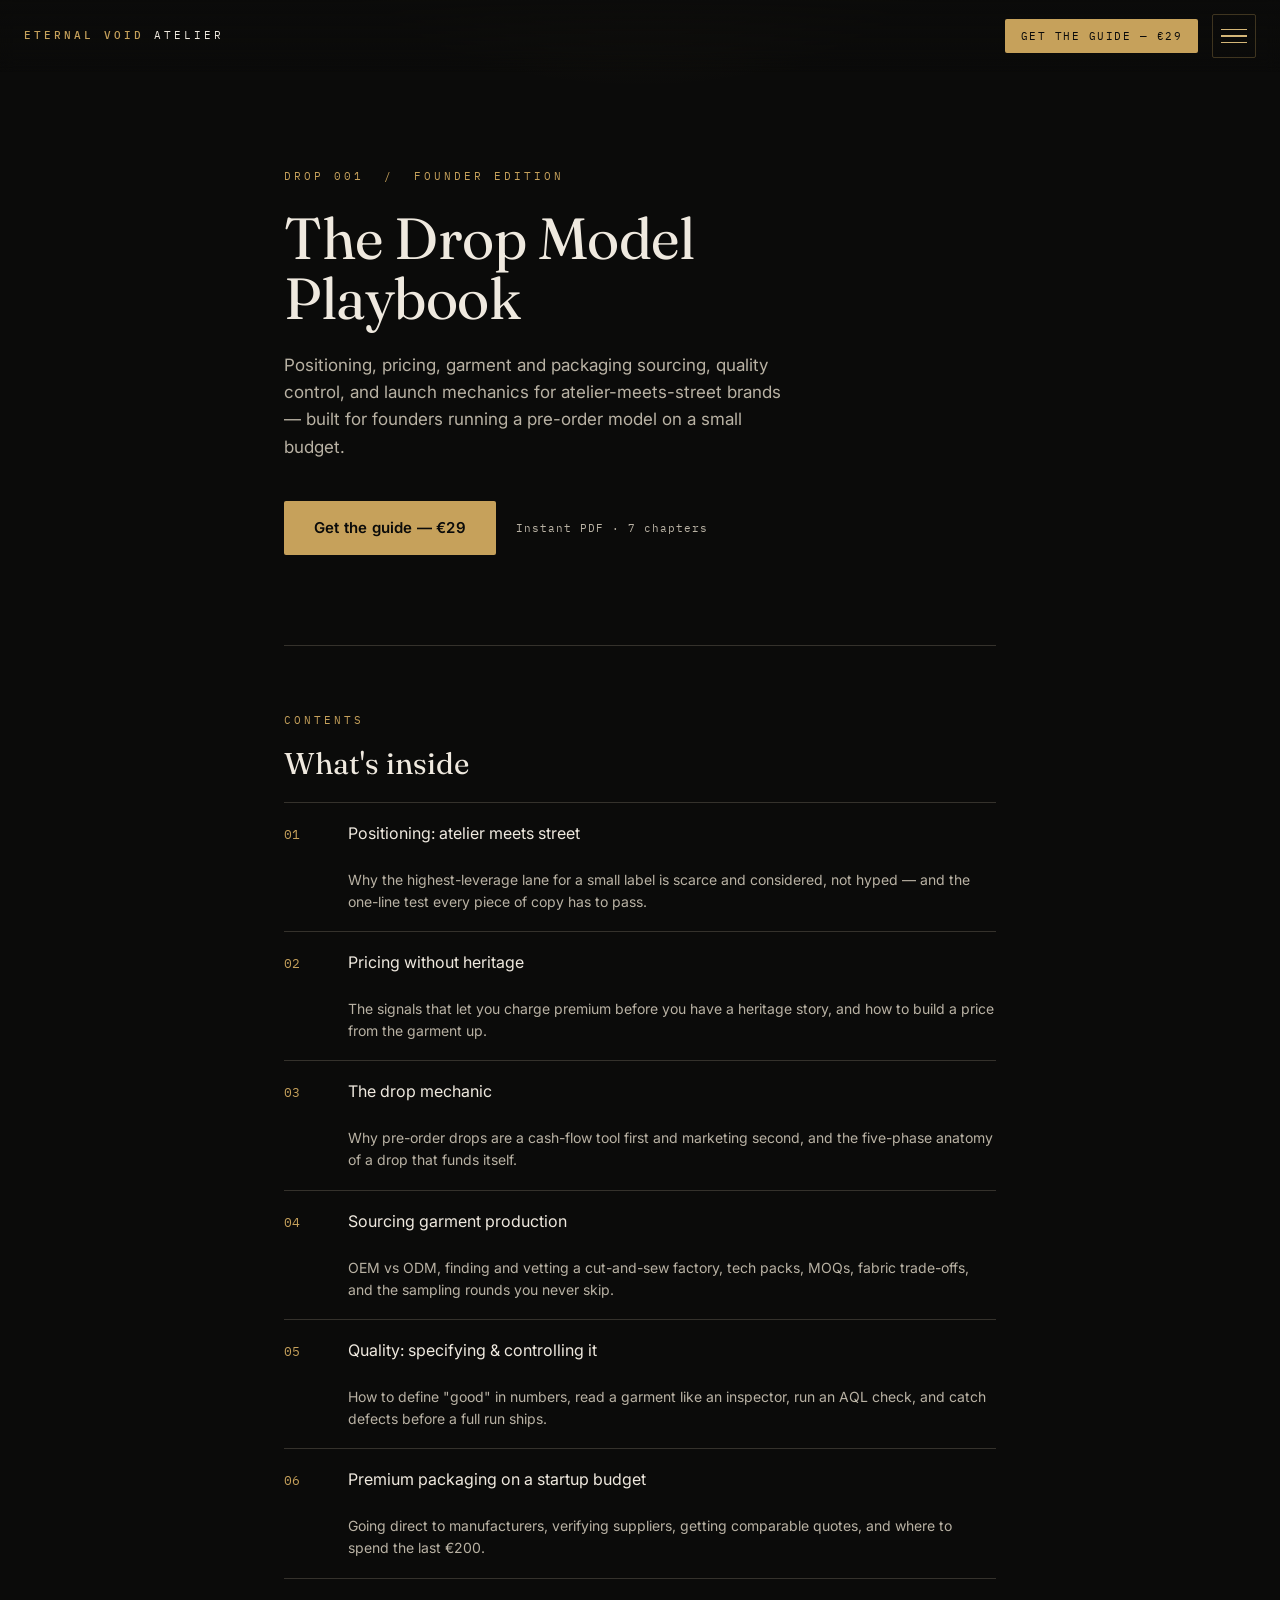
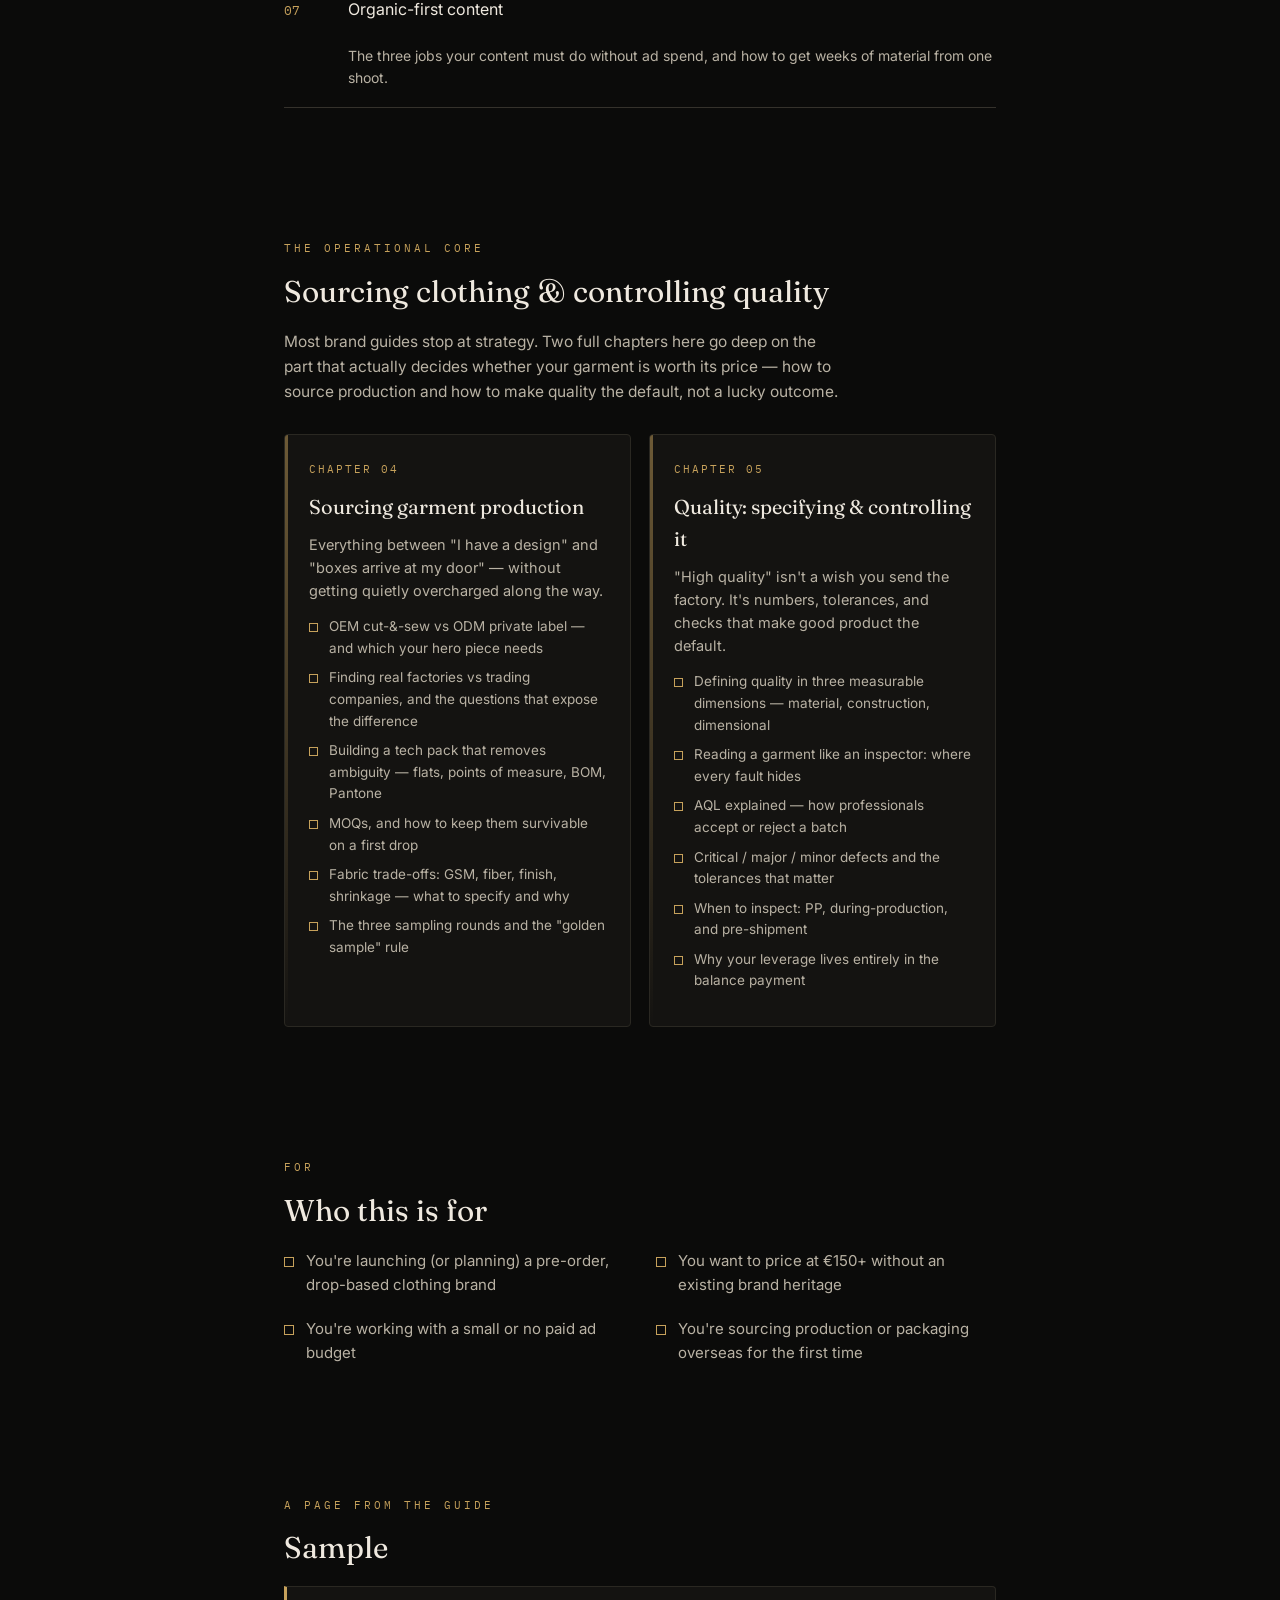
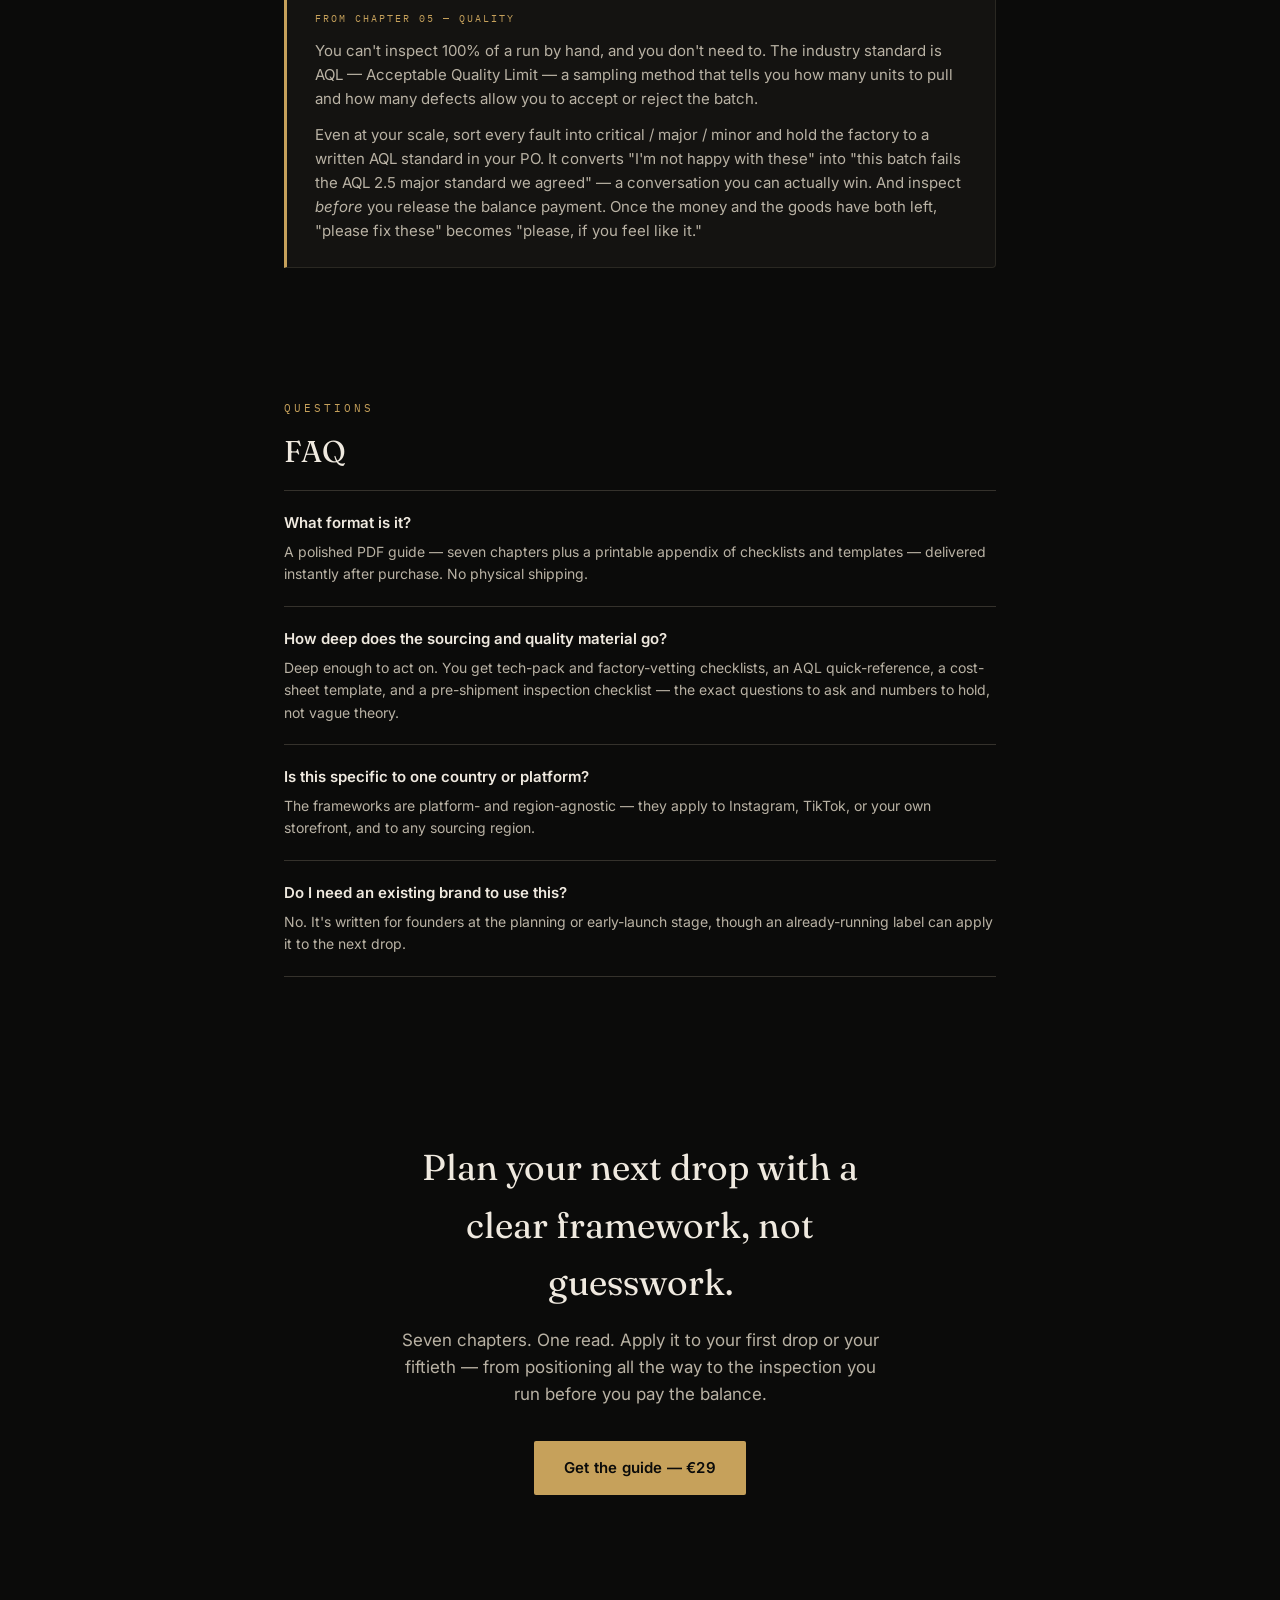
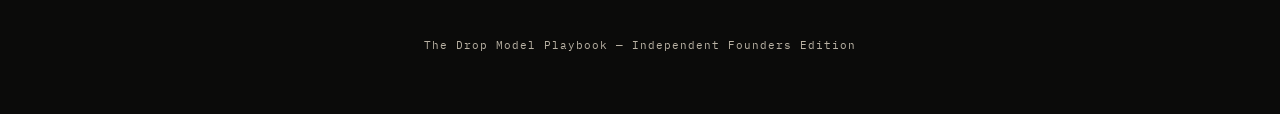
==== index.html @ 5dcbb0d6 "Add brand favicon (gold eclipse) + PWA icons and manifest New favicon.svg / .ico (16/32/48), 180px a" ====
<!DOCTYPE html>
<html lang="en">
<head>
<meta charset="UTF-8">
<meta name="viewport" content="width=device-width, initial-scale=1.0, viewport-fit=cover">
<title>The Drop Model Playbook — Eternal Void Atelier</title>
<meta name="description" content="Positioning, pricing, garment and packaging sourcing, quality control, and launch mechanics for atelier-meets-street brands — built for founders running a pre-order drop model on a small budget.">
<meta name="theme-color" content="#0b0b0a">
<meta property="og:type" content="website">
<meta property="og:title" content="The Drop Model Playbook">
<meta property="og:description" content="Positioning, pricing, garment and packaging sourcing, quality control, and launch mechanics for atelier-meets-street brands on a pre-order drop model.">
<meta property="og:site_name" content="Eternal Void Atelier">
<meta name="twitter:card" content="summary_large_image">
<meta name="twitter:title" content="The Drop Model Playbook">
<meta name="twitter:description" content="A seven-chapter playbook for founders launching a pre-order, drop-based clothing brand on a small budget — including deep garment sourcing and quality control.">
<meta name="robots" content="index, follow">
<link rel="icon" href="/favicon.ico" sizes="any">
<link rel="icon" type="image/svg+xml" href="/favicon.svg">
<link rel="apple-touch-icon" href="/apple-touch-icon.png">
<link rel="manifest" href="/site.webmanifest">
<link rel="preconnect" href="https://fonts.googleapis.com">
<link rel="preconnect" href="https://fonts.gstatic.com" crossorigin>
<link href="https://fonts.googleapis.com/css2?family=Fraunces:opsz,wght@9..144,300;9..144,400;9..144,500;9..144,600&family=Inter:wght@400;500;600&family=IBM+Plex+Mono:wght@400;500&display=swap" rel="stylesheet">
<style>
  :root {
    --ink: #0b0b0a;
    --ink-2: #100f0d;
    --paper: #efe9df;
    --paper-dim: #b9b2a4;
    --gold: #c6a15b;
    --gold-soft: #d4b678;
    --gold-dim: #8a7145;
    --card: #141311;
    --card-line: #2a2822;
    --hair: #35322c;
    --ease-lux: cubic-bezier(0.22, 1, 0.36, 1);
  }
  * { box-sizing: border-box; margin: 0; padding: 0; }
  html { scroll-behavior: smooth; -webkit-text-size-adjust: 100%; }
  html.no-smooth { scroll-behavior: auto; }
  body {
    background: var(--ink);
    color: var(--paper);
    font-family: 'Inter', -apple-system, BlinkMacSystemFont, sans-serif;
    line-height: 1.6;
    -webkit-font-smoothing: antialiased;
    overflow-x: hidden;
  }
  body.menu-open { overflow: hidden; }

  a { color: inherit; }
  img { max-width: 100%; display: block; }

  .wrap { max-width: 760px; margin: 0 auto; padding: 0 24px; }

  .eyebrow {
    font-family: 'IBM Plex Mono', monospace;
    font-size: 11px;
    letter-spacing: 3px;
    text-transform: uppercase;
    color: var(--gold);
  }

  /* ---------------- Scroll progress bar ---------------- */
  .scroll-progress {
    position: fixed;
    top: 0; left: 0;
    height: 2px; width: 0%;
    background: linear-gradient(90deg, var(--gold-dim), var(--gold-soft));
    box-shadow: 0 0 12px rgba(198,161,91,0.6);
    z-index: 1600;
    transition: width 0.1s linear;
  }

  /* ---------------- Top bar ---------------- */
  .topbar {
    position: fixed;
    top: 0; left: 0; right: 0;
    z-index: 1300;
    display: flex;
    align-items: center;
    justify-content: space-between;
    padding: 14px max(24px, env(safe-area-inset-right, 0px)) 14px max(24px, env(safe-area-inset-left, 0px));
    background: linear-gradient(180deg, rgba(11,11,10,0.92), rgba(11,11,10,0.55) 70%, transparent);
    backdrop-filter: blur(8px);
    -webkit-backdrop-filter: blur(8px);
    transition: background 0.4s ease, padding 0.4s ease;
  }
  .topbar.scrolled {
    background: rgba(9,9,8,0.94);
    border-bottom: 1px solid var(--hair);
    padding-top: 11px; padding-bottom: 11px;
  }
  .brand {
    font-family: 'IBM Plex Mono', monospace;
    font-size: 11px;
    letter-spacing: 3px;
    text-transform: uppercase;
    color: var(--paper);
    text-decoration: none;
    white-space: nowrap;
  }
  .brand b { color: var(--gold); font-weight: 500; }
  .topbar-right { display: flex; align-items: center; gap: 14px; }
  .topbar-cta {
    display: inline-block;
    font-family: 'IBM Plex Mono', monospace;
    font-size: 10.5px;
    letter-spacing: 1.5px;
    text-transform: uppercase;
    color: var(--ink);
    background: var(--gold);
    padding: 9px 16px;
    border-radius: 2px;
    text-decoration: none;
    transition: background 0.3s ease, transform 0.3s var(--ease-lux);
  }
  .topbar-cta:hover { background: var(--gold-soft); transform: translateY(-1px); }

  /* ---------------- Hamburger toggle ---------------- */
  .menu-toggle {
    display: flex;
    flex-direction: column;
    justify-content: center;
    gap: 5px;
    width: 42px; height: 42px;
    padding: 10px 8px;
    background: transparent;
    border: 1px solid rgba(198,161,91,0.28);
    border-radius: 2px;
    cursor: pointer;
    -webkit-tap-highlight-color: transparent;
    transition: border-color 0.3s ease, background 0.3s ease;
  }
  .menu-toggle:hover, .menu-toggle:focus-visible {
    border-color: rgba(198,161,91,0.6);
    background: rgba(198,161,91,0.06);
    outline: none;
  }
  .menu-toggle-bar {
    display: block; width: 100%; height: 1.5px;
    background: var(--gold-soft);
    transition: transform 0.34s var(--ease-lux), opacity 0.25s ease;
  }
  .menu-toggle[aria-expanded="true"] .menu-toggle-bar:nth-child(1) { transform: translateY(6.5px) rotate(45deg); }
  .menu-toggle[aria-expanded="true"] .menu-toggle-bar:nth-child(2) { opacity: 0; }
  .menu-toggle[aria-expanded="true"] .menu-toggle-bar:nth-child(3) { transform: translateY(-6.5px) rotate(-45deg); }

  /* ---------------- Slide-in drawer ---------------- */
  .menu-backdrop {
    position: fixed; inset: 0; z-index: 1400;
    background: rgba(0,0,0,0.62);
    backdrop-filter: blur(4px); -webkit-backdrop-filter: blur(4px);
    opacity: 0; visibility: hidden;
    transition: opacity 0.4s ease, visibility 0.4s ease;
  }
  body.menu-open .menu-backdrop { opacity: 1; visibility: visible; }

  .drawer {
    position: fixed; top: 0; right: 0; bottom: 0;
    z-index: 1450;
    width: min(86vw, 360px);
    display: flex; flex-direction: column;
    padding: calc(84px + env(safe-area-inset-top, 0px)) calc(24px + env(safe-area-inset-right, 0px)) calc(28px + env(safe-area-inset-bottom, 0px)) 24px;
    background: linear-gradient(160deg, rgba(16,16,14,0.99), rgba(6,6,5,0.995));
    border-left: 1px solid rgba(198,161,91,0.28);
    box-shadow: -24px 0 70px rgba(0,0,0,0.65);
    transform: translateX(102%);
    visibility: hidden;
    overflow-y: auto;
    -webkit-overflow-scrolling: touch;
    transition: transform 0.5s var(--ease-lux), visibility 0.5s ease;
  }
  body.menu-open .drawer { transform: translateX(0); visibility: visible; }

  .drawer-label {
    font-family: 'IBM Plex Mono', monospace;
    font-size: 9.5px; letter-spacing: 3px; text-transform: uppercase;
    color: var(--gold); margin-bottom: 18px;
  }
  .drawer-links { list-style: none; display: flex; flex-direction: column; gap: 10px; }
  .drawer-links li { opacity: 0; transform: translateX(18px); }
  body.menu-open .drawer-links li { animation: drawerItemIn 0.5s var(--ease-lux) forwards; }
  body.menu-open .drawer-links li:nth-child(1) { animation-delay: 0.08s; }
  body.menu-open .drawer-links li:nth-child(2) { animation-delay: 0.13s; }
  body.menu-open .drawer-links li:nth-child(3) { animation-delay: 0.18s; }
  body.menu-open .drawer-links li:nth-child(4) { animation-delay: 0.23s; }
  body.menu-open .drawer-links li:nth-child(5) { animation-delay: 0.28s; }
  body.menu-open .drawer-links li:nth-child(6) { animation-delay: 0.33s; }
  body.menu-open .drawer-links li:nth-child(7) { animation-delay: 0.38s; }
  @keyframes drawerItemIn { to { opacity: 1; transform: translateX(0); } }

  /* Framed link with a travelling gold light around the border */
  .drawer-link {
    position: relative; isolation: isolate; overflow: hidden;
    display: flex; align-items: baseline; gap: 12px;
    padding: 14px 16px;
    border-radius: 3px;
    border: 1px solid rgba(198,161,91,0.2);
    background: linear-gradient(180deg, rgba(198,161,91,0.05), rgba(255,255,255,0.012));
    text-decoration: none; color: var(--paper);
    font-family: 'Fraunces', serif; font-size: 20px; font-weight: 400; letter-spacing: 0.2px;
    transition: color 0.3s ease, border-color 0.3s ease, background 0.3s ease, transform 0.3s var(--ease-lux);
  }
  .drawer-link .idx {
    font-family: 'IBM Plex Mono', monospace; font-size: 11px; color: var(--gold); letter-spacing: 1px;
    flex: 0 0 auto;
  }
  .drawer-link:hover, .drawer-link:focus-visible {
    color: var(--gold-soft);
    border-color: rgba(198,161,91,0.5);
    background: linear-gradient(180deg, rgba(198,161,91,0.13), rgba(198,161,91,0.03));
    transform: translateX(5px);
    outline: none;
  }
  /* Travelling gold light: a rotating conic sheen clipped to the border */
  .drawer-link::before {
    content: ""; position: absolute; inset: -1px; z-index: -1; border-radius: 3px;
    padding: 1px;
    background: conic-gradient(from var(--ang, 0deg), transparent 0deg, transparent 300deg, var(--gold-soft) 340deg, #fff5e0 350deg, var(--gold-soft) 360deg);
    -webkit-mask: linear-gradient(#000 0 0) content-box, linear-gradient(#000 0 0);
    -webkit-mask-composite: xor; mask-composite: exclude;
    opacity: 0; transition: opacity 0.35s ease;
    animation: drawerTravel 3.2s linear infinite;
  }
  .drawer-link:hover::before, .drawer-link:focus-visible::before { opacity: 1; }
  @property --ang { syntax: '<angle>'; initial-value: 0deg; inherits: false; }
  @keyframes drawerTravel { to { --ang: 360deg; } }

  .drawer-cta {
    margin-top: 22px;
    position: relative; overflow: hidden; isolation: isolate;
    display: block; text-align: center; text-decoration: none;
    background: var(--gold); color: var(--ink);
    font-family: 'Inter', sans-serif; font-weight: 600; font-size: 15px; letter-spacing: 0.3px;
    padding: 16px 20px; border-radius: 2px;
    transition: background 0.3s ease, transform 0.3s var(--ease-lux);
  }
  .drawer-cta:hover { transform: translateY(-2px); }
  .drawer-cta::after {
    content: ""; position: absolute; top: 0; left: -60%; width: 45%; height: 100%;
    background: linear-gradient(100deg, transparent, rgba(255,255,255,0.55), transparent);
    transform: skewX(-18deg);
    animation: ctaSheen 3.4s ease-in-out infinite;
  }
  @keyframes ctaSheen { 0% { left: -60%; } 55%,100% { left: 130%; } }
  .drawer-foot {
    margin-top: auto; padding-top: 26px;
    font-family: 'IBM Plex Mono', monospace; font-size: 10px; letter-spacing: 1px;
    color: var(--paper-dim);
  }

  /* ---------------- Hero ---------------- */
  header.hero {
    padding: 150px 0 78px;
    border-bottom: 1px solid var(--hair);
    position: relative;
    overflow: hidden;
  }
  header.hero::before {
    content: ""; position: absolute; top: -20%; left: 50%; transform: translateX(-50%);
    width: 120%; height: 80%;
    background: radial-gradient(60% 60% at 50% 0%, rgba(198,161,91,0.12), transparent 70%);
    pointer-events: none;
  }
  h1.hero-title {
    font-family: 'Fraunces', serif;
    font-weight: 400;
    font-size: clamp(38px, 8vw, 58px);
    line-height: 1.04;
    letter-spacing: -0.5px;
    margin: 22px 0 24px;
  }
  .hero-sub {
    font-size: clamp(15px, 3.6vw, 17px);
    color: var(--paper-dim);
    max-width: 500px;
    margin-bottom: 40px;
  }
  .buy-row { display: flex; align-items: center; gap: 20px; flex-wrap: wrap; }
  .price { font-family: 'Fraunces', serif; font-size: 28px; color: var(--gold); }
  .price span {
    font-family: 'IBM Plex Mono', monospace; font-size: 11px; color: var(--paper-dim);
    display: block; letter-spacing: 1px; margin-top: 2px;
  }

  /* Primary CTA with travelling sheen */
  .cta {
    position: relative; overflow: hidden; isolation: isolate;
    display: inline-block;
    background: var(--gold); color: var(--ink);
    font-family: 'Inter', sans-serif; font-weight: 600; font-size: 15px;
    padding: 15px 30px; border-radius: 2px;
    text-decoration: none; letter-spacing: 0.2px;
    transition: background 0.3s ease, transform 0.3s var(--ease-lux), box-shadow 0.3s ease;
  }
  .cta:hover { background: var(--gold-soft); transform: translateY(-2px); box-shadow: 0 14px 34px rgba(198,161,91,0.25); }
  .cta::after {
    content: ""; position: absolute; top: 0; left: -60%; width: 42%; height: 100%;
    background: linear-gradient(100deg, transparent, rgba(255,255,255,0.5), transparent);
    transform: skewX(-18deg); animation: ctaSheen 3.8s ease-in-out infinite;
  }

  /* ---------------- Sections ---------------- */
  section { padding: 66px 0; border-bottom: 1px solid var(--hair); scroll-margin-top: 72px; }
  section:last-of-type { border-bottom: none; }
  h2.section-title {
    font-family: 'Fraunces', serif; font-weight: 400;
    font-size: clamp(24px, 5.5vw, 30px); margin: 10px 0 14px;
  }
  .section-lede { color: var(--paper-dim); max-width: 560px; margin-bottom: 30px; font-size: 15.5px; }

  /* TOC */
  .toc { list-style: none; }
  .toc li {
    display: grid; grid-template-columns: 46px 1fr; gap: 18px;
    padding: 18px 0; border-top: 1px solid var(--hair); align-items: baseline;
  }
  .toc li:last-child { border-bottom: 1px solid var(--hair); }
  .toc .num { font-family: 'IBM Plex Mono', monospace; color: var(--gold); font-size: 13px; }
  .toc .name { font-size: 16px; }
  .toc .desc { color: var(--paper-dim); font-size: 14px; grid-column: 2; margin-top: 4px; }

  /* Feature cards (sourcing + quality highlight) */
  .cards { display: grid; grid-template-columns: 1fr 1fr; gap: 18px; }
  .card {
    background: var(--card); border: 1px solid var(--card-line);
    border-radius: 4px; padding: 26px 24px;
    position: relative; overflow: hidden;
    transition: border-color 0.4s ease, transform 0.4s var(--ease-lux);
  }
  .card:hover { border-color: rgba(198,161,91,0.4); transform: translateY(-3px); }
  .card::after {
    content: ""; position: absolute; left: 0; top: 0; height: 100%; width: 3px;
    background: linear-gradient(180deg, var(--gold), transparent);
    opacity: 0.5;
  }
  .card .cnum { font-family: 'IBM Plex Mono', monospace; font-size: 11px; color: var(--gold); letter-spacing: 2px; }
  .card h3 { font-family: 'Fraunces', serif; font-weight: 400; font-size: 20px; margin: 12px 0 10px; }
  .card p { color: var(--paper-dim); font-size: 14.5px; margin-bottom: 14px; }
  .card ul { list-style: none; }
  .card ul li {
    font-size: 13.5px; color: var(--paper-dim); padding-left: 20px; position: relative; margin-bottom: 8px;
  }
  .card ul li::before {
    content: ""; position: absolute; left: 0; top: 7px; width: 7px; height: 7px;
    border: 1px solid var(--gold); background: transparent;
  }

  /* For grid */
  .for-grid { display: grid; grid-template-columns: 1fr 1fr; gap: 20px 32px; }
  .for-item { font-size: 15px; padding-left: 22px; position: relative; color: var(--paper-dim); }
  .for-item::before {
    content: ""; position: absolute; left: 0; top: 8px; width: 8px; height: 8px; border: 1px solid var(--gold);
  }

  /* Sample */
  .sample {
    background: var(--card); border: 1px solid var(--card-line); border-left: 3px solid var(--gold);
    padding: 24px 28px; font-size: 15px; border-radius: 0 4px 4px 0;
  }
  .sample .label {
    font-family: 'IBM Plex Mono', monospace; font-size: 10px; letter-spacing: 2px; text-transform: uppercase;
    color: var(--gold); display: block; margin-bottom: 12px;
  }
  .sample p { color: var(--paper-dim); }
  .sample p + p { margin-top: 12px; }

  /* FAQ */
  .faq-item { padding: 20px 0; border-top: 1px solid var(--hair); }
  .faq-item:last-child { border-bottom: 1px solid var(--hair); }
  .faq-q { font-weight: 600; font-size: 15px; margin-bottom: 6px; }
  .faq-a { font-size: 14px; color: var(--paper-dim); }

  /* Final */
  .final { text-align: center; padding: 96px 0 108px; border-bottom: none; }
  .final h2 {
    font-family: 'Fraunces', serif; font-weight: 400; font-size: clamp(26px, 6vw, 36px);
    margin: 0 auto 16px; max-width: 480px;
  }
  .final .hero-sub { margin: 0 auto 32px; text-align: center; }
  .final .buy-row { justify-content: center; }

  footer {
    text-align: center; padding: 34px 0 calc(60px + env(safe-area-inset-bottom, 0px));
    font-family: 'IBM Plex Mono', monospace; font-size: 11px; letter-spacing: 1px; color: var(--paper-dim);
  }

  /* ---------------- Cinematic scroll reveal ---------------- */
  .reveal { opacity: 0; transform: translateY(34px); transition: opacity 0.9s var(--ease-lux), transform 0.9s var(--ease-lux); will-change: opacity, transform; }
  .reveal.in { opacity: 1; transform: translateY(0); }
  .reveal.d1 { transition-delay: 0.08s; }
  .reveal.d2 { transition-delay: 0.16s; }
  .reveal.d3 { transition-delay: 0.24s; }

  /* Respect explicit reduced-motion class only (effects show by default on all platforms) */
  html.reduce-motion .reveal { opacity: 1 !important; transform: none !important; transition: none !important; }
  html.reduce-motion .cta::after, html.reduce-motion .drawer-cta::after, html.reduce-motion .drawer-link::before { animation: none !important; }

  /* ---------------- Responsive ---------------- */
  @media (max-width: 720px) {
    .topbar-cta { display: none; }
  }
  @media (max-width: 600px) {
    header.hero { padding: 128px 0 56px; }
    .cards, .for-grid { grid-template-columns: 1fr; }
    section { padding: 52px 0; }
    .sample { padding: 20px 20px; }
  }
  @media (min-width: 721px) {
    /* On desktop keep the hamburger — it's the primary nav — but widen tap comfort */
    .menu-toggle { width: 44px; height: 44px; }
  }
  /* Larger screens: give content a touch more air */
  @media (min-width: 1000px) {
    header.hero { padding: 168px 0 90px; }
  }
</style>
</head>
<body>

<div class="scroll-progress" id="scrollProgress" aria-hidden="true"></div>

<!-- ===== Top bar ===== -->
<div class="topbar" id="topbar">
  <a class="brand" href="#top"><b>Eternal Void</b> Atelier</a>
  <div class="topbar-right">
    <a class="topbar-cta" href="#buy">Get the guide — €29</a>
    <button class="menu-toggle" id="menuToggle" aria-label="Open menu" aria-expanded="false" aria-controls="drawer">
      <span class="menu-toggle-bar"></span>
      <span class="menu-toggle-bar"></span>
      <span class="menu-toggle-bar"></span>
    </button>
  </div>
</div>

<!-- ===== Drawer ===== -->
<div class="menu-backdrop" id="menuBackdrop" tabindex="-1"></div>
<nav class="drawer" id="drawer" aria-label="Playbook navigation" aria-hidden="true">
  <div class="drawer-label">The Drop Model Playbook</div>
  <ul class="drawer-links">
    <li><a class="drawer-link" href="#contents"><span class="idx">01</span>What's inside</a></li>
    <li><a class="drawer-link" href="#sourcing"><span class="idx">02</span>Sourcing &amp; quality</a></li>
    <li><a class="drawer-link" href="#who"><span class="idx">03</span>Who it's for</a></li>
    <li><a class="drawer-link" href="#sample"><span class="idx">04</span>A page from the guide</a></li>
    <li><a class="drawer-link" href="#faq"><span class="idx">05</span>FAQ</a></li>
    <li><a class="drawer-link" href="#buy"><span class="idx">06</span>Get the guide</a></li>
  </ul>
  <a class="drawer-cta" href="#buy">Get the guide — €29</a>
  <div class="drawer-foot">Instant PDF · 7 chapters · Founder Edition</div>
</nav>

<!-- ===== Hero ===== -->
<div class="wrap" id="top">
  <header class="hero">
    <div class="eyebrow reveal">Drop 001 &nbsp;/&nbsp; Founder Edition</div>
    <h1 class="hero-title reveal d1">The Drop Model<br>Playbook</h1>
    <p class="hero-sub reveal d2">Positioning, pricing, garment and packaging sourcing, quality control, and launch mechanics for atelier-meets-street brands — built for founders running a pre-order model on a small budget.</p>
    <div class="buy-row reveal d3">
      <a href="#buy" class="cta">Get the guide — €29</a>
      <div class="price"><span>Instant PDF · 7 chapters</span></div>
    </div>
  </header>
</div>

<!-- ===== Contents ===== -->
<div class="wrap">
  <section id="contents">
    <div class="eyebrow reveal">Contents</div>
    <h2 class="section-title reveal">What's inside</h2>
    <ul class="toc">
      <li class="reveal"><span class="num">01</span><span class="name">Positioning: atelier meets street</span>
        <span class="desc">Why the highest-leverage lane for a small label is scarce and considered, not hyped — and the one-line test every piece of copy has to pass.</span></li>
      <li class="reveal"><span class="num">02</span><span class="name">Pricing without heritage</span>
        <span class="desc">The signals that let you charge premium before you have a heritage story, and how to build a price from the garment up.</span></li>
      <li class="reveal"><span class="num">03</span><span class="name">The drop mechanic</span>
        <span class="desc">Why pre-order drops are a cash-flow tool first and marketing second, and the five-phase anatomy of a drop that funds itself.</span></li>
      <li class="reveal"><span class="num">04</span><span class="name">Sourcing garment production</span>
        <span class="desc">OEM vs ODM, finding and vetting a cut-and-sew factory, tech packs, MOQs, fabric trade-offs, and the sampling rounds you never skip.</span></li>
      <li class="reveal"><span class="num">05</span><span class="name">Quality: specifying &amp; controlling it</span>
        <span class="desc">How to define "good" in numbers, read a garment like an inspector, run an AQL check, and catch defects before a full run ships.</span></li>
      <li class="reveal"><span class="num">06</span><span class="name">Premium packaging on a startup budget</span>
        <span class="desc">Going direct to manufacturers, verifying suppliers, getting comparable quotes, and where to spend the last €200.</span></li>
      <li class="reveal"><span class="num">07</span><span class="name">Organic-first content</span>
        <span class="desc">The three jobs your content must do without ad spend, and how to get weeks of material from one shoot.</span></li>
    </ul>
  </section>
</div>

<!-- ===== Sourcing & Quality highlight ===== -->
<div class="wrap">
  <section id="sourcing">
    <div class="eyebrow reveal">The operational core</div>
    <h2 class="section-title reveal">Sourcing clothing &amp; controlling quality</h2>
    <p class="section-lede reveal">Most brand guides stop at strategy. Two full chapters here go deep on the part that actually decides whether your garment is worth its price — how to source production and how to make quality the default, not a lucky outcome.</p>
    <div class="cards">
      <div class="card reveal d1">
        <div class="cnum">CHAPTER 04</div>
        <h3>Sourcing garment production</h3>
        <p>Everything between "I have a design" and "boxes arrive at my door" — without getting quietly overcharged along the way.</p>
        <ul>
          <li>OEM cut-&amp;-sew vs ODM private label — and which your hero piece needs</li>
          <li>Finding real factories vs trading companies, and the questions that expose the difference</li>
          <li>Building a tech pack that removes ambiguity — flats, points of measure, BOM, Pantone</li>
          <li>MOQs, and how to keep them survivable on a first drop</li>
          <li>Fabric trade-offs: GSM, fiber, finish, shrinkage — what to specify and why</li>
          <li>The three sampling rounds and the "golden sample" rule</li>
        </ul>
      </div>
      <div class="card reveal d2">
        <div class="cnum">CHAPTER 05</div>
        <h3>Quality: specifying &amp; controlling it</h3>
        <p>"High quality" isn't a wish you send the factory. It's numbers, tolerances, and checks that make good product the default.</p>
        <ul>
          <li>Defining quality in three measurable dimensions — material, construction, dimensional</li>
          <li>Reading a garment like an inspector: where every fault hides</li>
          <li>AQL explained — how professionals accept or reject a batch</li>
          <li>Critical / major / minor defects and the tolerances that matter</li>
          <li>When to inspect: PP, during-production, and pre-shipment</li>
          <li>Why your leverage lives entirely in the balance payment</li>
        </ul>
      </div>
    </div>
  </section>
</div>

<!-- ===== Who it's for ===== -->
<div class="wrap">
  <section id="who">
    <div class="eyebrow reveal">For</div>
    <h2 class="section-title reveal">Who this is for</h2>
    <div class="for-grid">
      <div class="for-item reveal">You're launching (or planning) a pre-order, drop-based clothing brand</div>
      <div class="for-item reveal d1">You want to price at €150+ without an existing brand heritage</div>
      <div class="for-item reveal">You're working with a small or no paid ad budget</div>
      <div class="for-item reveal d1">You're sourcing production or packaging overseas for the first time</div>
    </div>
  </section>
</div>

<!-- ===== Sample ===== -->
<div class="wrap">
  <section id="sample">
    <div class="eyebrow reveal">A page from the guide</div>
    <h2 class="section-title reveal">Sample</h2>
    <div class="sample reveal d1">
      <span class="label">From Chapter 05 — Quality</span>
      <p>You can't inspect 100% of a run by hand, and you don't need to. The industry standard is AQL — Acceptable Quality Limit — a sampling method that tells you how many units to pull and how many defects allow you to accept or reject the batch.</p>
      <p>Even at your scale, sort every fault into critical / major / minor and hold the factory to a written AQL standard in your PO. It converts "I'm not happy with these" into "this batch fails the AQL 2.5 major standard we agreed" — a conversation you can actually win. And inspect <em>before</em> you release the balance payment. Once the money and the goods have both left, "please fix these" becomes "please, if you feel like it."</p>
    </div>
  </section>
</div>

<!-- ===== FAQ ===== -->
<div class="wrap">
  <section id="faq">
    <div class="eyebrow reveal">Questions</div>
    <h2 class="section-title reveal">FAQ</h2>
    <div class="reveal d1">
      <div class="faq-item">
        <div class="faq-q">What format is it?</div>
        <div class="faq-a">A polished PDF guide — seven chapters plus a printable appendix of checklists and templates — delivered instantly after purchase. No physical shipping.</div>
      </div>
      <div class="faq-item">
        <div class="faq-q">How deep does the sourcing and quality material go?</div>
        <div class="faq-a">Deep enough to act on. You get tech-pack and factory-vetting checklists, an AQL quick-reference, a cost-sheet template, and a pre-shipment inspection checklist — the exact questions to ask and numbers to hold, not vague theory.</div>
      </div>
      <div class="faq-item">
        <div class="faq-q">Is this specific to one country or platform?</div>
        <div class="faq-a">The frameworks are platform- and region-agnostic — they apply to Instagram, TikTok, or your own storefront, and to any sourcing region.</div>
      </div>
      <div class="faq-item">
        <div class="faq-q">Do I need an existing brand to use this?</div>
        <div class="faq-a">No. It's written for founders at the planning or early-launch stage, though an already-running label can apply it to the next drop.</div>
      </div>
    </div>
  </section>
</div>

<!-- ===== Buy ===== -->
<div class="wrap">
  <section id="buy" class="final">
    <h2 class="reveal">Plan your next drop with a clear framework, not guesswork.</h2>
    <p class="hero-sub reveal d1">Seven chapters. One read. Apply it to your first drop or your fiftieth — from positioning all the way to the inspection you run before you pay the balance.</p>
    <div class="buy-row reveal d2">
      <a href="#" class="cta">Get the guide — €29</a>
    </div>
  </section>
</div>

<footer>The Drop Model Playbook — Independent Founders Edition</footer>

<script>
(function () {
  var body = document.body;
  var toggle = document.getElementById('menuToggle');
  var drawer = document.getElementById('drawer');
  var backdrop = document.getElementById('menuBackdrop');
  var topbar = document.getElementById('topbar');
  var progress = document.getElementById('scrollProgress');

  /* ---- Drawer open/close ---- */
  function openMenu() {
    body.classList.add('menu-open');
    toggle.setAttribute('aria-expanded', 'true');
    toggle.setAttribute('aria-label', 'Close menu');
    drawer.setAttribute('aria-hidden', 'false');
  }
  function closeMenu() {
    body.classList.remove('menu-open');
    toggle.setAttribute('aria-expanded', 'false');
    toggle.setAttribute('aria-label', 'Open menu');
    drawer.setAttribute('aria-hidden', 'true');
  }
  function toggleMenu() {
    if (body.classList.contains('menu-open')) { closeMenu(); } else { openMenu(); }
  }
  toggle.addEventListener('click', toggleMenu);
  backdrop.addEventListener('click', closeMenu);
  drawer.addEventListener('click', function (e) {
    var link = e.target.closest('a');
    if (link) { closeMenu(); }
  });
  document.addEventListener('keydown', function (e) {
    if (e.key === 'Escape' && body.classList.contains('menu-open')) { closeMenu(); }
  });

  /* ---- Top bar shadow + scroll progress ---- */
  var ticking = false;
  function onScroll() {
    if (ticking) return;
    ticking = true;
    requestAnimationFrame(function () {
      var y = window.pageYOffset || document.documentElement.scrollTop;
      if (y > 20) { topbar.classList.add('scrolled'); } else { topbar.classList.remove('scrolled'); }
      var h = document.documentElement.scrollHeight - window.innerHeight;
      var pct = h > 0 ? (y / h) * 100 : 0;
      progress.style.width = pct + '%';
      ticking = false;
    });
  }
  window.addEventListener('scroll', onScroll, { passive: true });
  onScroll();

  /* ---- Cinematic scroll reveal (works on every platform) ---- */
  var reveals = [].slice.call(document.querySelectorAll('.reveal'));
  if ('IntersectionObserver' in window) {
    var io = new IntersectionObserver(function (entries) {
      entries.forEach(function (entry) {
        if (entry.isIntersecting) {
          entry.target.classList.add('in');
          io.unobserve(entry.target);
        }
      });
    }, { threshold: 0.12, rootMargin: '0px 0px -8% 0px' });
    reveals.forEach(function (el) { io.observe(el); });
  } else {
    reveals.forEach(function (el) { el.classList.add('in'); });
  }

  /* ---- Smooth-scroll offset for the fixed bar on anchor clicks ---- */
  document.querySelectorAll('a[href^="#"]').forEach(function (a) {
    a.addEventListener('click', function (e) {
      var id = a.getAttribute('href');
      if (id === '#' || id.length < 2) return;
      var target = document.querySelector(id);
      if (!target) return;
      e.preventDefault();
      var top = target.getBoundingClientRect().top + window.pageYOffset - 64;
      window.scrollTo({ top: top, behavior: 'smooth' });
    });
  });
})();
</script>
</body>
</html>
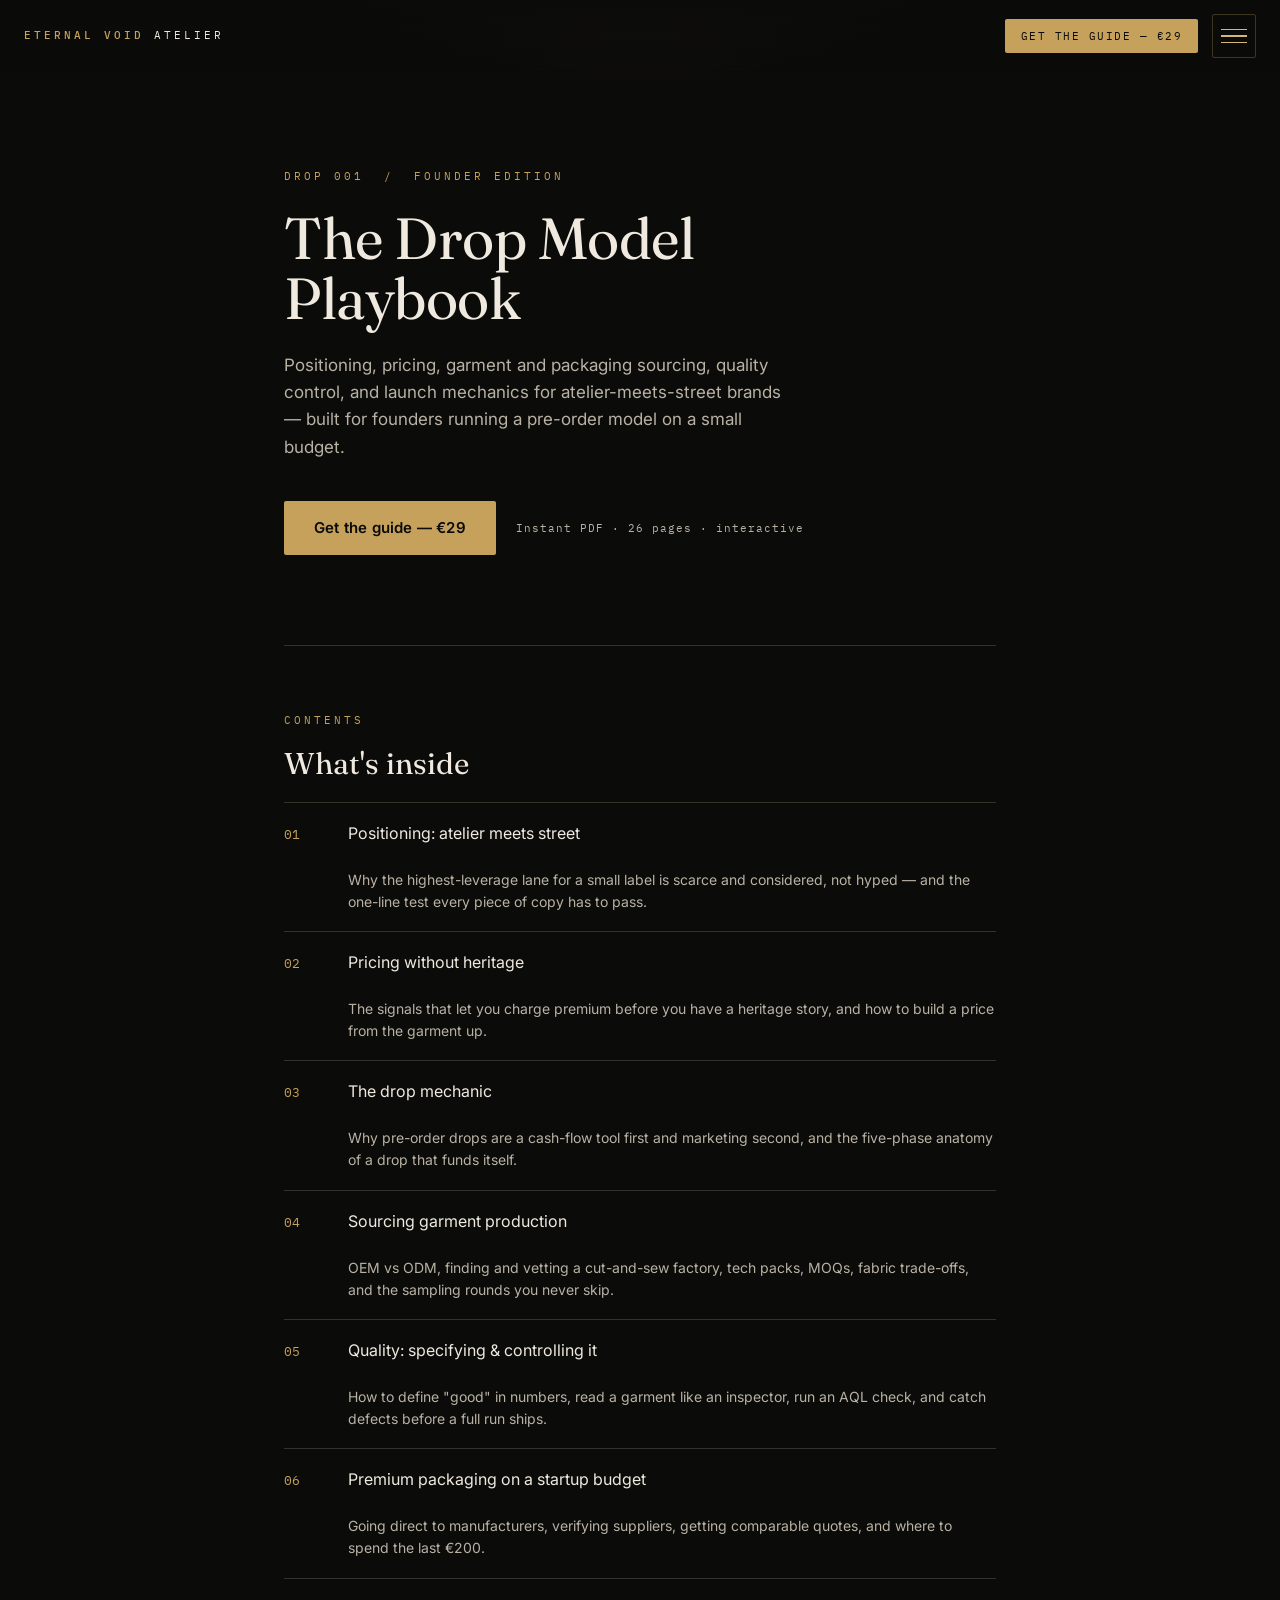
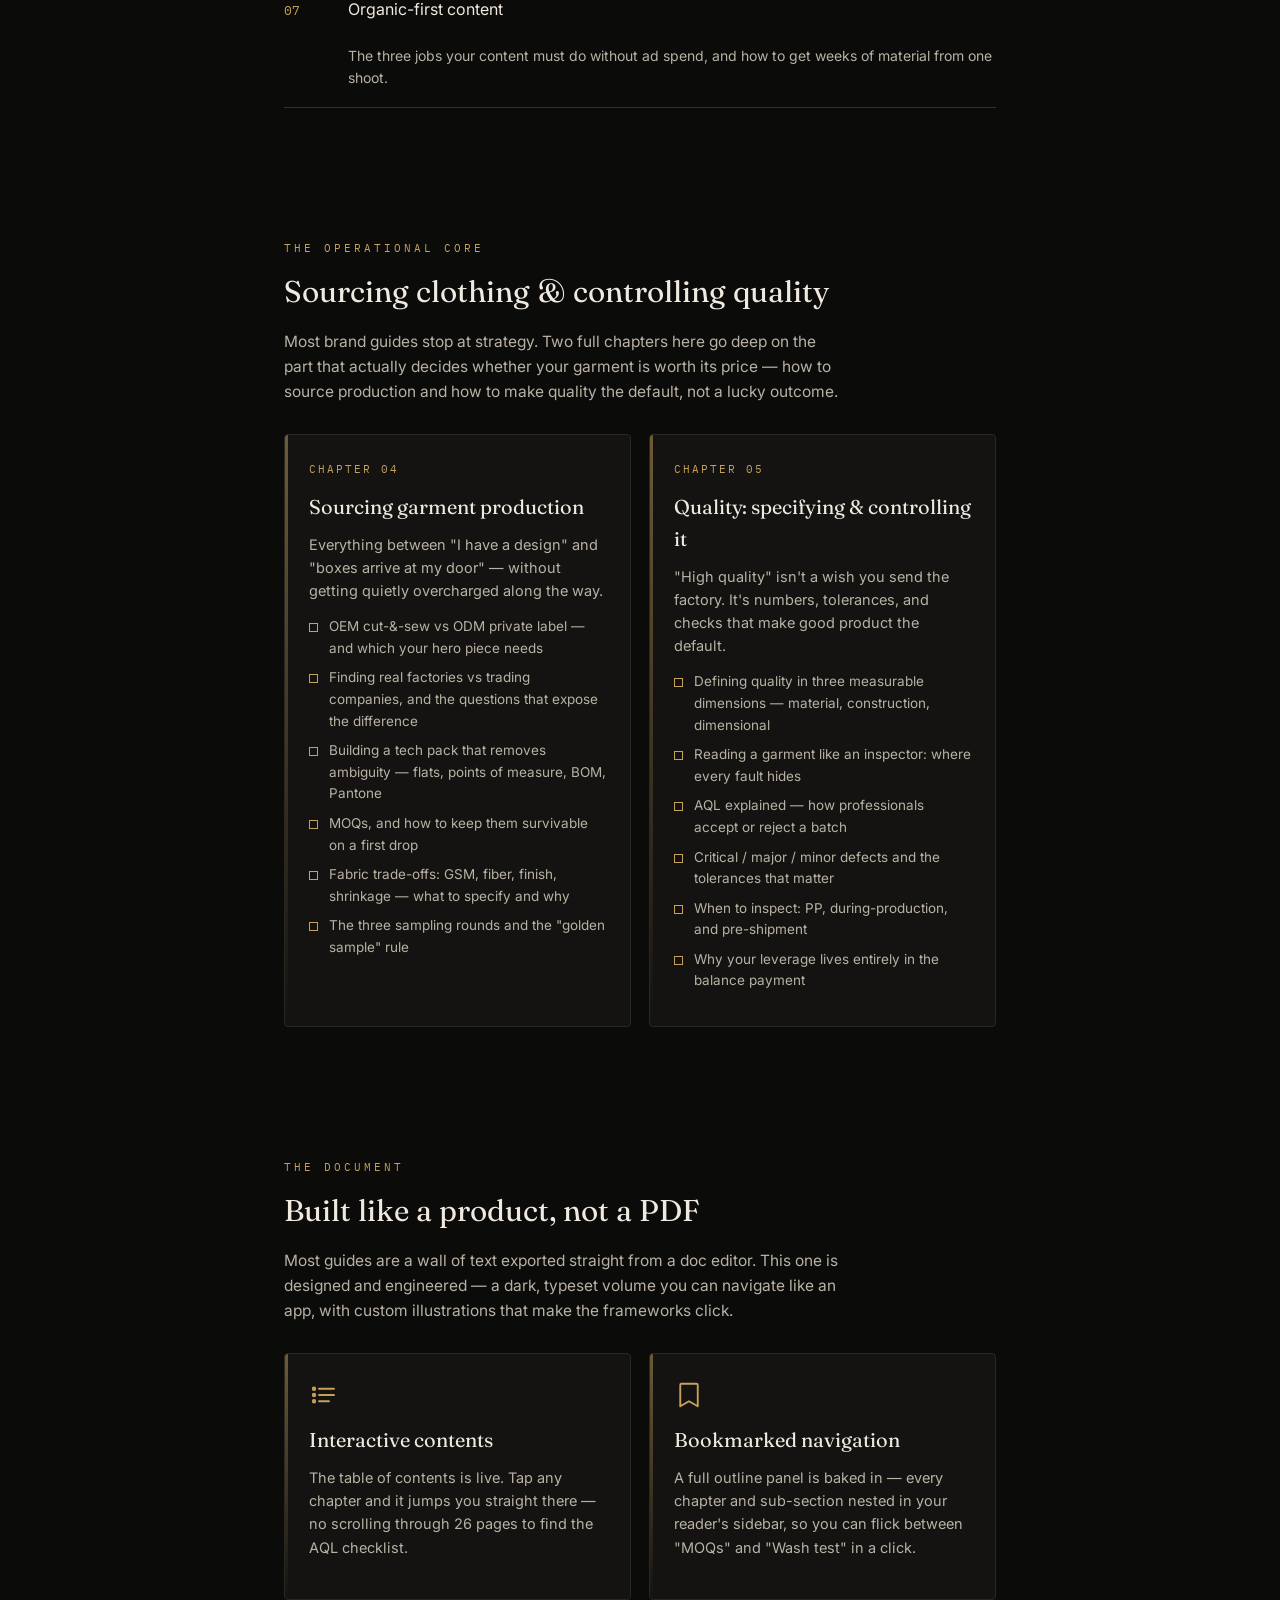
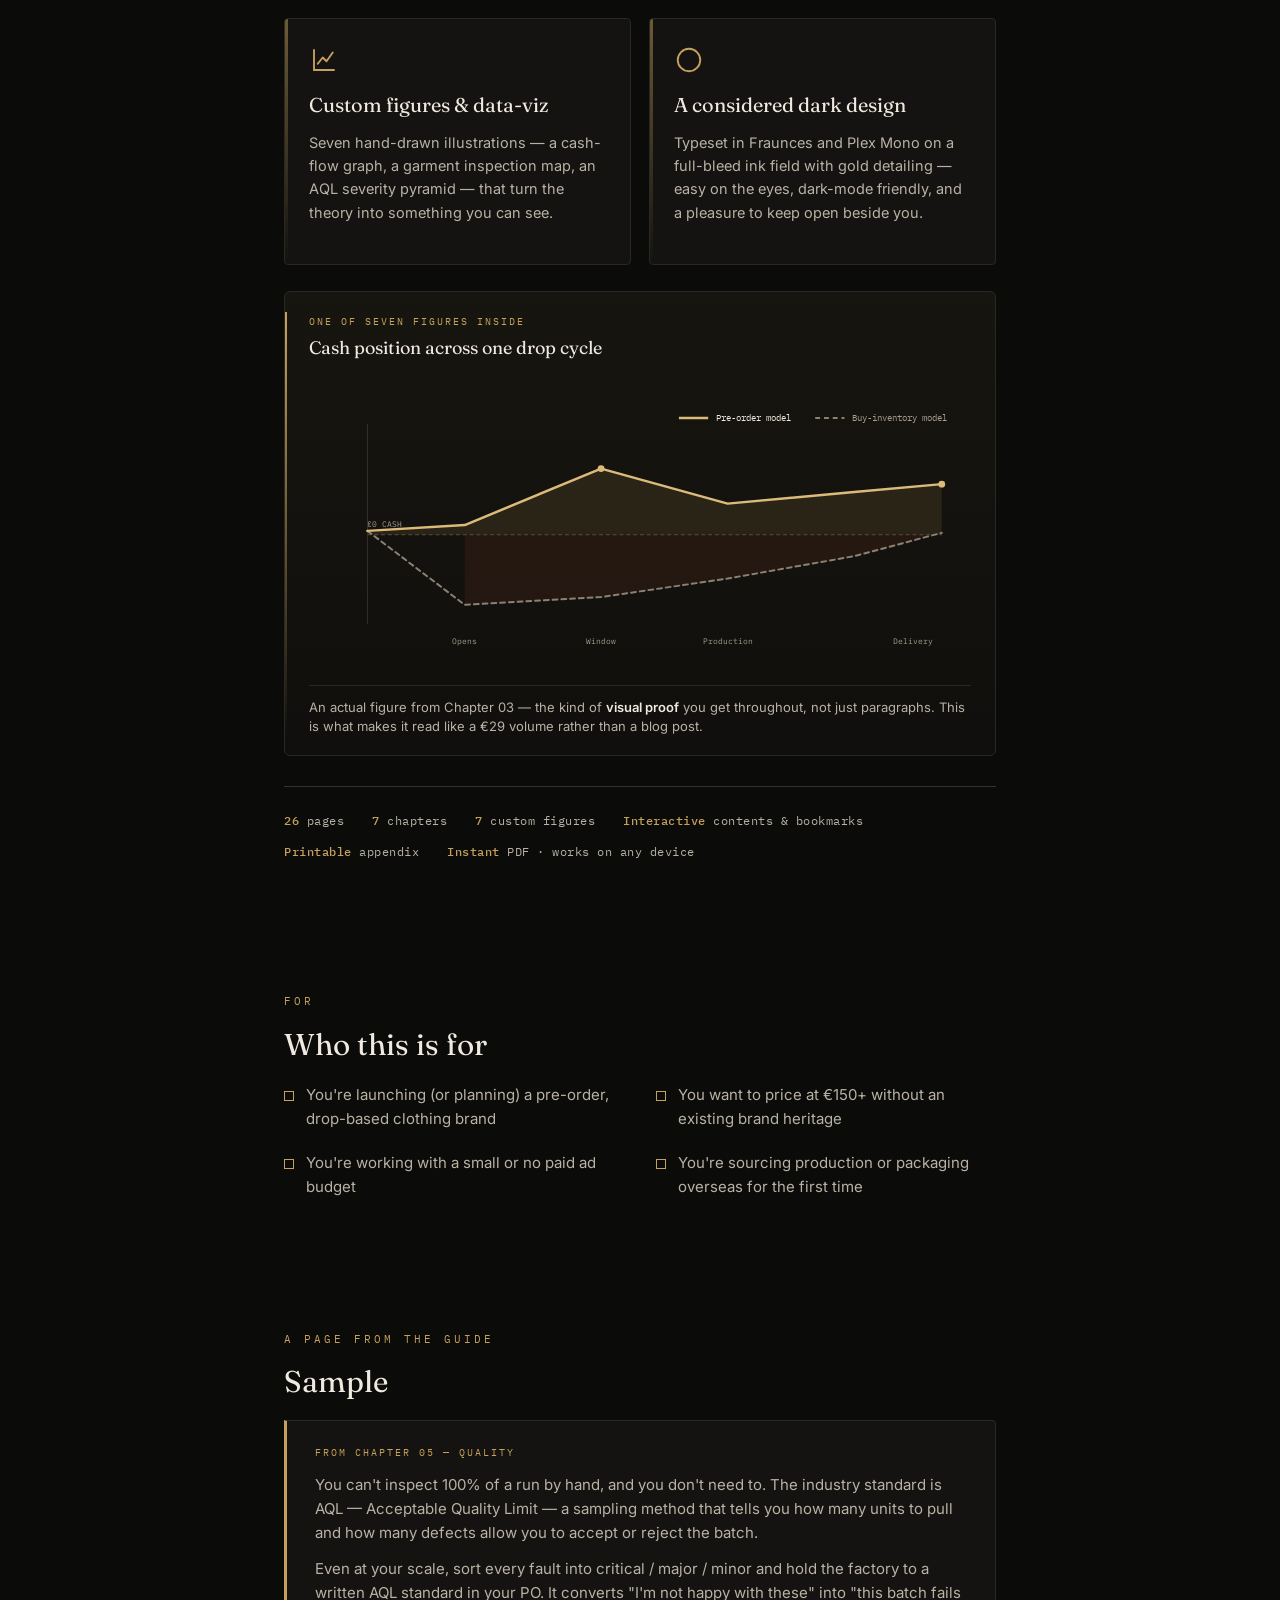
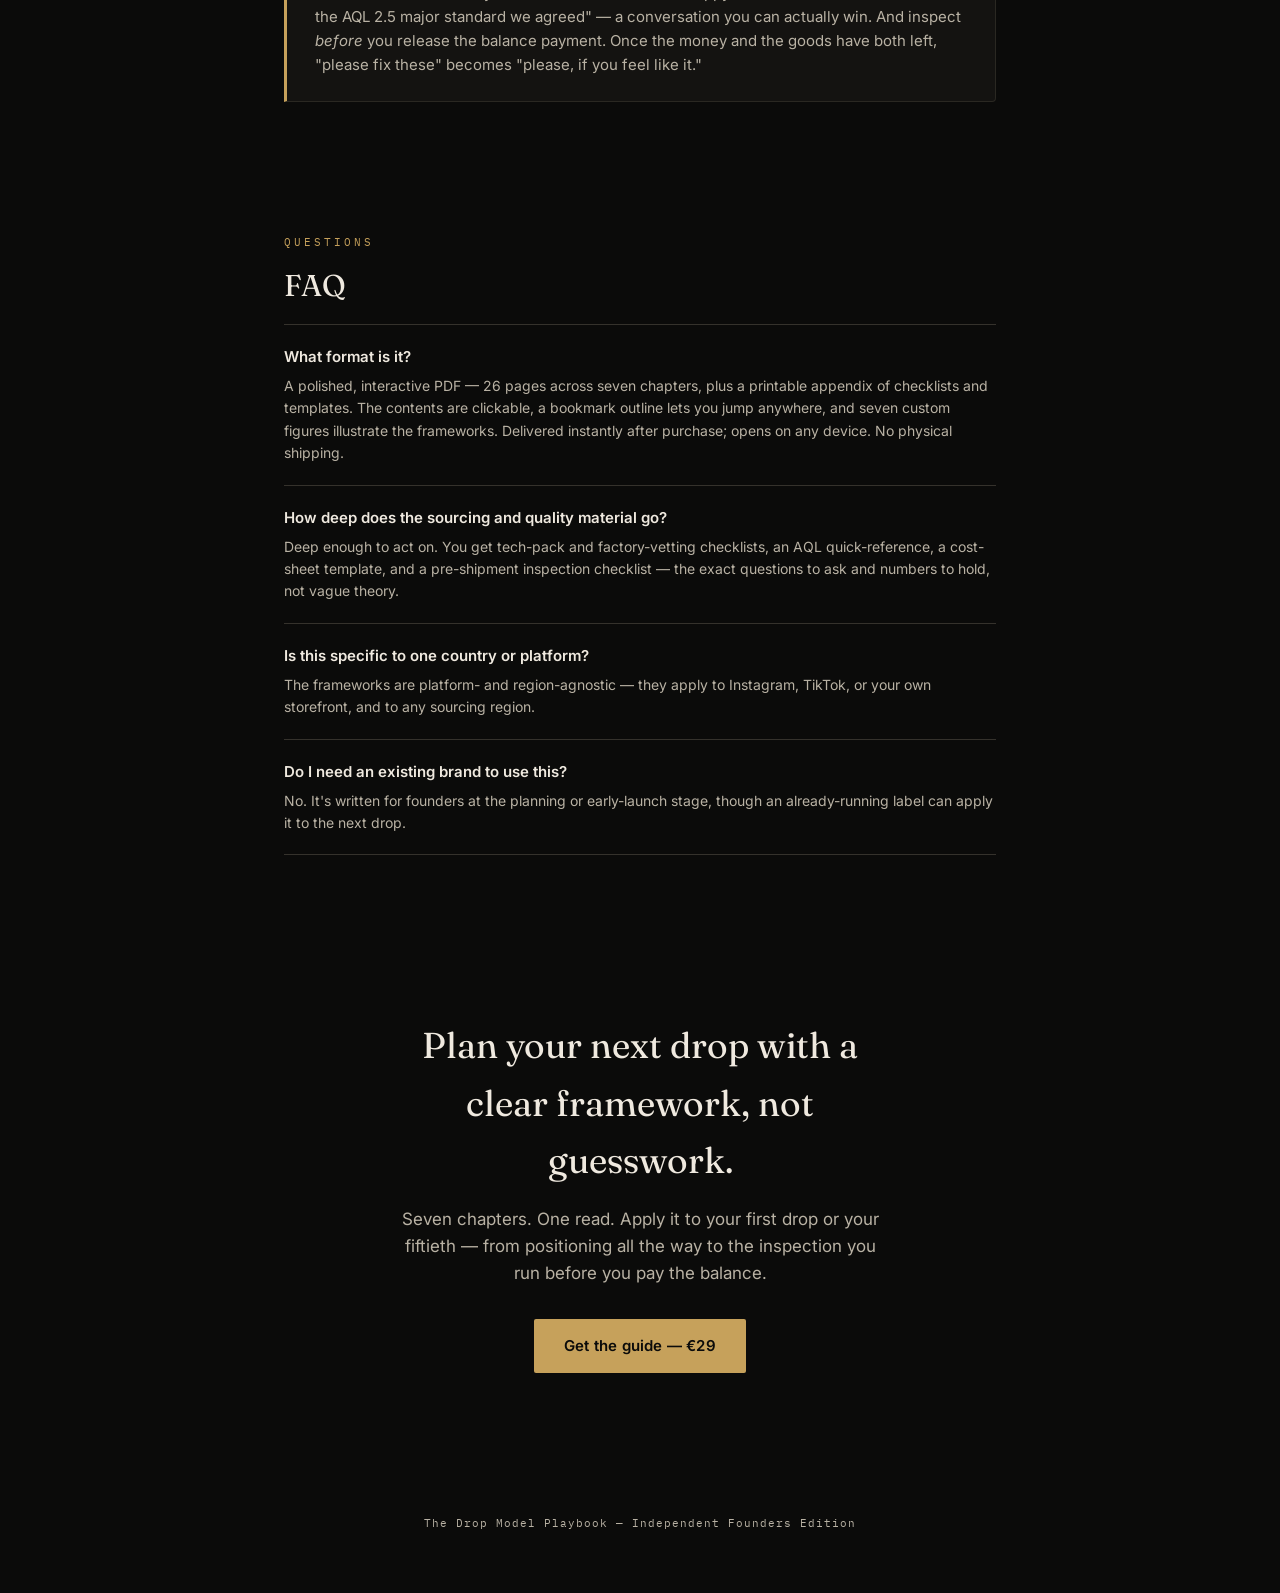
==== commit cab08e23: "Add "The document" section showcasing the interactive PDF Highlight that the guide is a designed, in" ====
--- a/index.html
+++ b/index.html
@@ -12,7 +12,7 @@
 <meta property="og:site_name" content="Eternal Void Atelier">
 <meta name="twitter:card" content="summary_large_image">
 <meta name="twitter:title" content="The Drop Model Playbook">
-<meta name="twitter:description" content="A seven-chapter playbook for founders launching a pre-order, drop-based clothing brand on a small budget — including deep garment sourcing and quality control.">
+<meta name="twitter:description" content="A seven-chapter, interactive PDF playbook for founders launching a pre-order clothing brand — deep garment sourcing and quality control, with clickable contents, bookmarks, and seven custom figures.">
 <meta name="robots" content="index, follow">
 <link rel="icon" href="/favicon.ico" sizes="any">
 <link rel="icon" type="image/svg+xml" href="/favicon.svg">
@@ -347,6 +347,43 @@
     border: 1px solid var(--gold); background: transparent;
   }
 
+  /* Feature card with icon (the-document section) */
+  .feature-ico { width: 30px; height: 30px; color: var(--gold); display: block; margin-bottom: 14px; }
+  .feature-ico svg { width: 100%; height: 100%; display: block; }
+  .card.feature h3 { margin-top: 0; }
+
+  /* Spec strip */
+  .spec-strip {
+    display: flex; flex-wrap: wrap; gap: 12px 28px;
+    margin-top: 30px; padding-top: 24px; border-top: 1px solid var(--hair);
+  }
+  .spec-strip .spec {
+    font-family: 'IBM Plex Mono', monospace; font-size: 12px; letter-spacing: 0.5px; color: var(--paper-dim);
+  }
+  .spec-strip .spec b { color: var(--gold); font-weight: 500; }
+
+  /* Figure preview (teaser of an in-PDF figure) */
+  .fig-preview {
+    margin-top: 26px; position: relative; overflow: hidden;
+    background: linear-gradient(180deg, #17150f, #100f0d);
+    border: 1px solid var(--card-line); border-radius: 6px; padding: 22px 24px 18px;
+  }
+  .fig-preview::before {
+    content: ""; position: absolute; left: 0; top: 20px; bottom: 20px; width: 2px;
+    background: linear-gradient(180deg, var(--gold), transparent);
+  }
+  .fig-preview .fp-kicker {
+    font-family: 'IBM Plex Mono', monospace; font-size: 10px; letter-spacing: 2px;
+    text-transform: uppercase; color: var(--gold); margin-bottom: 4px;
+  }
+  .fig-preview .fp-title { font-family: 'Fraunces', serif; font-size: 18px; color: var(--paper); margin-bottom: 16px; }
+  .fig-preview svg { width: 100%; height: auto; display: block; overflow: visible; }
+  .fig-preview .fp-cap {
+    margin-top: 14px; padding-top: 12px; border-top: 1px solid var(--card-line);
+    font-size: 13px; line-height: 1.5; color: var(--paper-dim);
+  }
+  .fig-preview .fp-cap b { color: var(--paper); font-weight: 600; }
+
   /* For grid */
   .for-grid { display: grid; grid-template-columns: 1fr 1fr; gap: 20px 32px; }
   .for-item { font-size: 15px; padding-left: 22px; position: relative; color: var(--paper-dim); }
@@ -441,13 +478,14 @@
   <ul class="drawer-links">
     <li><a class="drawer-link" href="#contents"><span class="idx">01</span>What's inside</a></li>
     <li><a class="drawer-link" href="#sourcing"><span class="idx">02</span>Sourcing &amp; quality</a></li>
-    <li><a class="drawer-link" href="#who"><span class="idx">03</span>Who it's for</a></li>
-    <li><a class="drawer-link" href="#sample"><span class="idx">04</span>A page from the guide</a></li>
-    <li><a class="drawer-link" href="#faq"><span class="idx">05</span>FAQ</a></li>
-    <li><a class="drawer-link" href="#buy"><span class="idx">06</span>Get the guide</a></li>
+    <li><a class="drawer-link" href="#craft"><span class="idx">03</span>The document</a></li>
+    <li><a class="drawer-link" href="#who"><span class="idx">04</span>Who it's for</a></li>
+    <li><a class="drawer-link" href="#sample"><span class="idx">05</span>A page from the guide</a></li>
+    <li><a class="drawer-link" href="#faq"><span class="idx">06</span>FAQ</a></li>
+    <li><a class="drawer-link" href="#buy"><span class="idx">07</span>Get the guide</a></li>
   </ul>
   <a class="drawer-cta" href="#buy">Get the guide — €29</a>
-  <div class="drawer-foot">Instant PDF · 7 chapters · Founder Edition</div>
+  <div class="drawer-foot">Instant PDF · 26 pages · interactive · Founder Edition</div>
 </nav>
 
 <!-- ===== Hero ===== -->
@@ -458,7 +496,7 @@
     <p class="hero-sub reveal d2">Positioning, pricing, garment and packaging sourcing, quality control, and launch mechanics for atelier-meets-street brands — built for founders running a pre-order model on a small budget.</p>
     <div class="buy-row reveal d3">
       <a href="#buy" class="cta">Get the guide — €29</a>
-      <div class="price"><span>Instant PDF · 7 chapters</span></div>
+      <div class="price"><span>Instant PDF · 26 pages · interactive</span></div>
     </div>
   </header>
 </div>
@@ -524,6 +562,69 @@
   </section>
 </div>
 
+<!-- ===== The document (craft + interactivity) ===== -->
+<div class="wrap">
+  <section id="craft">
+    <div class="eyebrow reveal">The document</div>
+    <h2 class="section-title reveal">Built like a product, not a PDF</h2>
+    <p class="section-lede reveal">Most guides are a wall of text exported straight from a doc editor. This one is designed and engineered — a dark, typeset volume you can navigate like an app, with custom illustrations that make the frameworks click.</p>
+    <div class="cards">
+      <div class="card feature reveal d1">
+        <span class="feature-ico"><svg viewBox="0 0 24 24" fill="none" stroke="currentColor" stroke-width="1.5" stroke-linecap="round" stroke-linejoin="round"><line x1="8" y1="7" x2="20" y2="7"/><line x1="8" y1="12" x2="20" y2="12"/><line x1="8" y1="17" x2="16" y2="17"/><circle cx="4" cy="7" r="1"/><circle cx="4" cy="12" r="1"/><circle cx="4" cy="17" r="1"/></svg></span>
+        <h3>Interactive contents</h3>
+        <p>The table of contents is live. Tap any chapter and it jumps you straight there — no scrolling through 26 pages to find the AQL checklist.</p>
+      </div>
+      <div class="card feature reveal d2">
+        <span class="feature-ico"><svg viewBox="0 0 24 24" fill="none" stroke="currentColor" stroke-width="1.5" stroke-linecap="round" stroke-linejoin="round"><path d="M6 3h12a1 1 0 0 1 1 1v17l-7-4-7 4V4a1 1 0 0 1 1-1z"/></svg></span>
+        <h3>Bookmarked navigation</h3>
+        <p>A full outline panel is baked in — every chapter and sub-section nested in your reader's sidebar, so you can flick between "MOQs" and "Wash test" in a click.</p>
+      </div>
+      <div class="card feature reveal d1">
+        <span class="feature-ico"><svg viewBox="0 0 24 24" fill="none" stroke="currentColor" stroke-width="1.5" stroke-linecap="round" stroke-linejoin="round"><path d="M4 20V4"/><path d="M4 20h16"/><path d="M7 15l4-5 3 3 5-7"/></svg></span>
+        <h3>Custom figures &amp; data-viz</h3>
+        <p>Seven hand-drawn illustrations — a cash-flow graph, a garment inspection map, an AQL severity pyramid — that turn the theory into something you can see.</p>
+      </div>
+      <div class="card feature reveal d2">
+        <span class="feature-ico"><svg viewBox="0 0 24 24" fill="none" stroke="currentColor" stroke-width="1.5" stroke-linecap="round" stroke-linejoin="round"><circle cx="12" cy="12" r="9"/><path d="M12 3a9 9 0 0 0 0 18 6 6 0 0 1 0-18z" fill="currentColor" stroke="none"/></svg></span>
+        <h3>A considered dark design</h3>
+        <p>Typeset in Fraunces and Plex Mono on a full-bleed ink field with gold detailing — easy on the eyes, dark-mode friendly, and a pleasure to keep open beside you.</p>
+      </div>
+    </div>
+
+    <div class="fig-preview reveal d1">
+      <div class="fp-kicker">One of seven figures inside</div>
+      <div class="fp-title">Cash position across one drop cycle</div>
+      <svg viewBox="0 0 680 300" role="img" aria-label="Sample figure: line graph comparing a pre-order model against a buy-inventory model">
+        <path d="M60,156 L160,150 L300,92 L430,128 L560,116 L650,108 L650,160 L60,160 Z" fill="#c6a15b" fill-opacity="0.12"/>
+        <path d="M160,232 L300,224 L430,205 L560,182 L650,158 L650,160 L160,160 Z" fill="#a5442f" fill-opacity="0.12"/>
+        <line x1="60" y1="160" x2="650" y2="160" stroke="#5a5140" stroke-width="1" stroke-dasharray="4 3"/>
+        <text x="60" y="152" font-family="'IBM Plex Mono', monospace" font-size="8.5" fill="#a49d8e">€0 CASH</text>
+        <line x1="60" y1="46" x2="60" y2="252" stroke="#35322c" stroke-width="1"/>
+        <polyline points="60,156 160,232 300,224 430,205 560,182 650,158" fill="none" stroke="#8a8172" stroke-width="2" stroke-dasharray="5 4" stroke-linecap="round" stroke-linejoin="round"/>
+        <polyline points="60,156 160,150 300,92 430,128 560,116 650,108" fill="none" stroke="#dcbb7a" stroke-width="2.5" stroke-linecap="round" stroke-linejoin="round"/>
+        <g fill="#dcbb7a"><circle cx="300" cy="92" r="3.5"/><circle cx="650" cy="108" r="3.5"/></g>
+        <g font-family="'IBM Plex Mono', monospace" font-size="8.5" fill="#a49d8e" text-anchor="middle">
+          <text x="160" y="272">Opens</text><text x="300" y="272">Window</text><text x="430" y="272">Production</text><text x="620" y="272">Delivery</text>
+        </g>
+        <g font-family="'IBM Plex Mono', monospace" font-size="9">
+          <line x1="380" y1="40" x2="410" y2="40" stroke="#dcbb7a" stroke-width="2.5"/><text x="418" y="43" fill="#efe9df">Pre-order model</text>
+          <line x1="520" y1="40" x2="550" y2="40" stroke="#8a8172" stroke-width="2" stroke-dasharray="5 4"/><text x="558" y="43" fill="#a49d8e">Buy-inventory model</text>
+        </g>
+      </svg>
+      <div class="fp-cap">An actual figure from Chapter 03 — the kind of <b>visual proof</b> you get throughout, not just paragraphs. This is what makes it read like a €29 volume rather than a blog post.</div>
+    </div>
+
+    <div class="spec-strip reveal">
+      <span class="spec"><b>26</b> pages</span>
+      <span class="spec"><b>7</b> chapters</span>
+      <span class="spec"><b>7</b> custom figures</span>
+      <span class="spec"><b>Interactive</b> contents &amp; bookmarks</span>
+      <span class="spec"><b>Printable</b> appendix</span>
+      <span class="spec"><b>Instant</b> PDF · works on any device</span>
+    </div>
+  </section>
+</div>
+
 <!-- ===== Who it's for ===== -->
 <div class="wrap">
   <section id="who">
@@ -559,7 +660,7 @@
     <div class="reveal d1">
       <div class="faq-item">
         <div class="faq-q">What format is it?</div>
-        <div class="faq-a">A polished PDF guide — seven chapters plus a printable appendix of checklists and templates — delivered instantly after purchase. No physical shipping.</div>
+        <div class="faq-a">A polished, interactive PDF — 26 pages across seven chapters, plus a printable appendix of checklists and templates. The contents are clickable, a bookmark outline lets you jump anywhere, and seven custom figures illustrate the frameworks. Delivered instantly after purchase; opens on any device. No physical shipping.</div>
       </div>
       <div class="faq-item">
         <div class="faq-q">How deep does the sourcing and quality material go?</div>
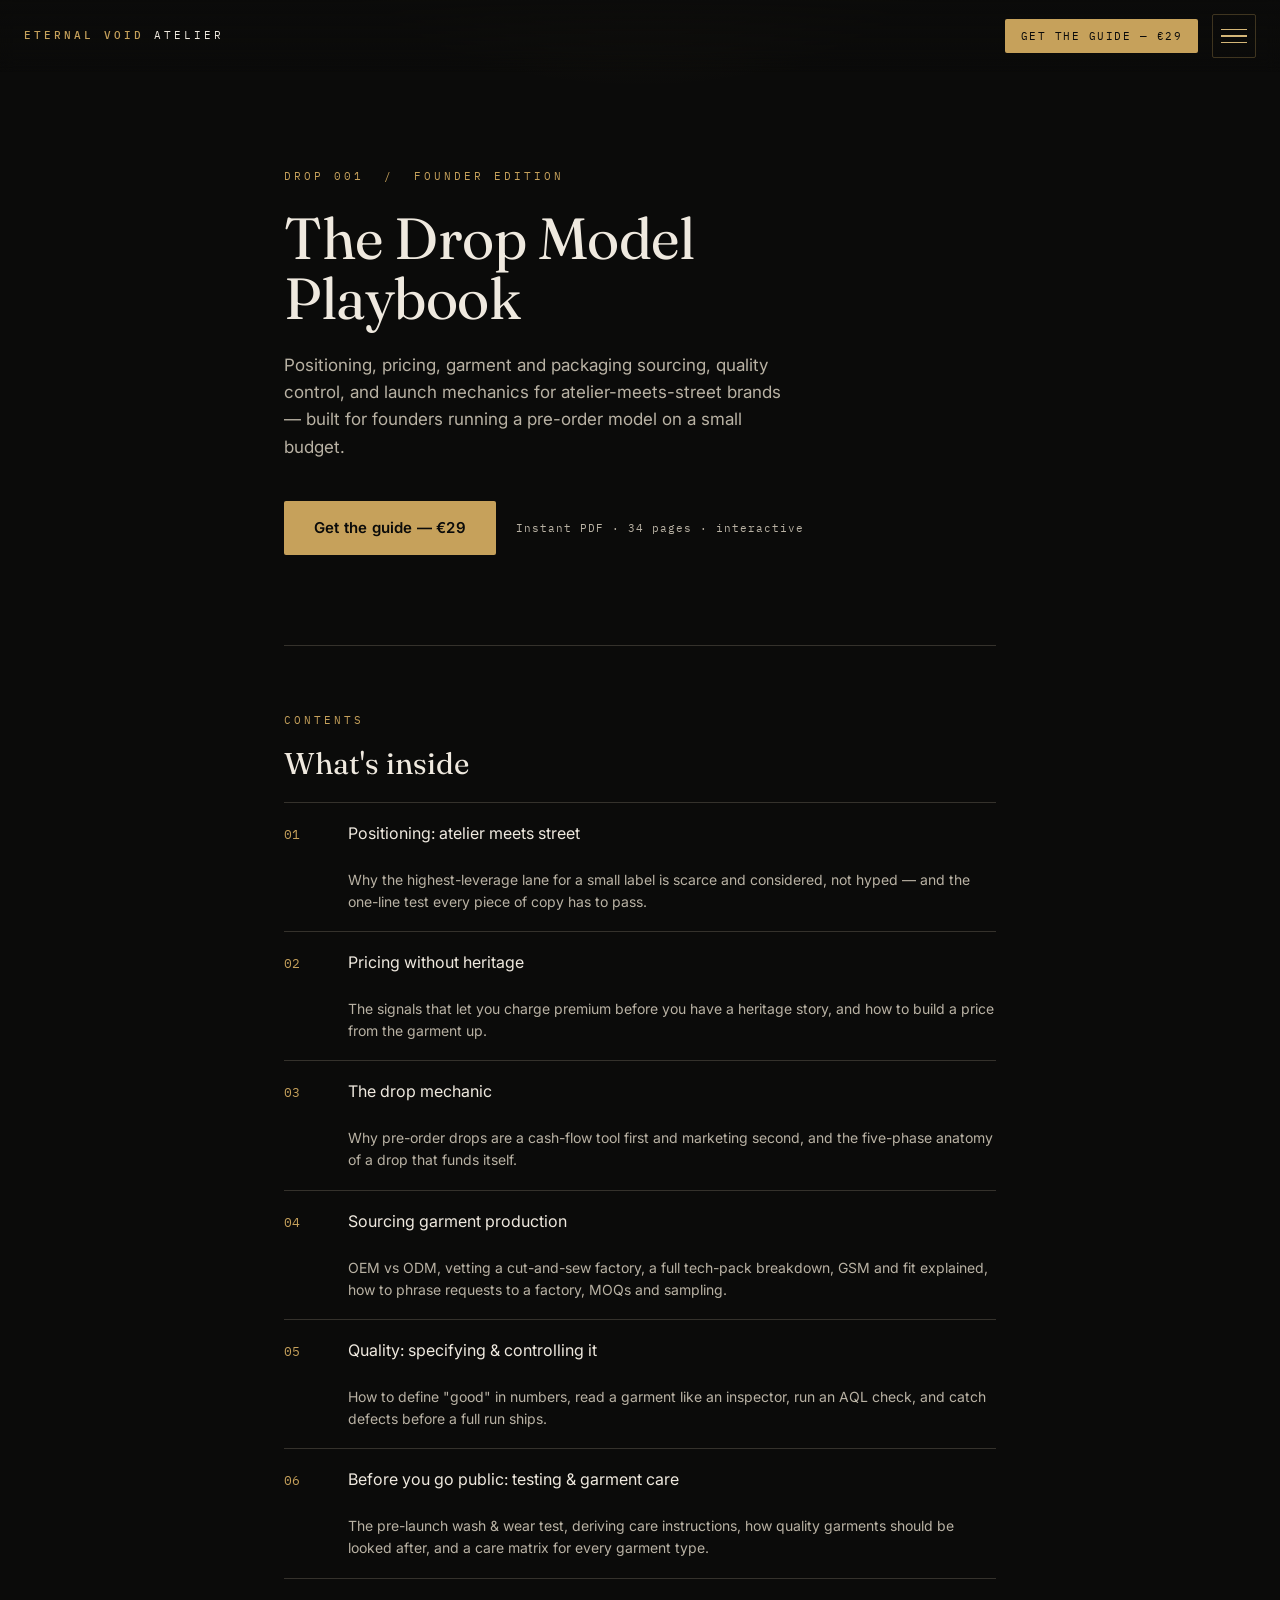
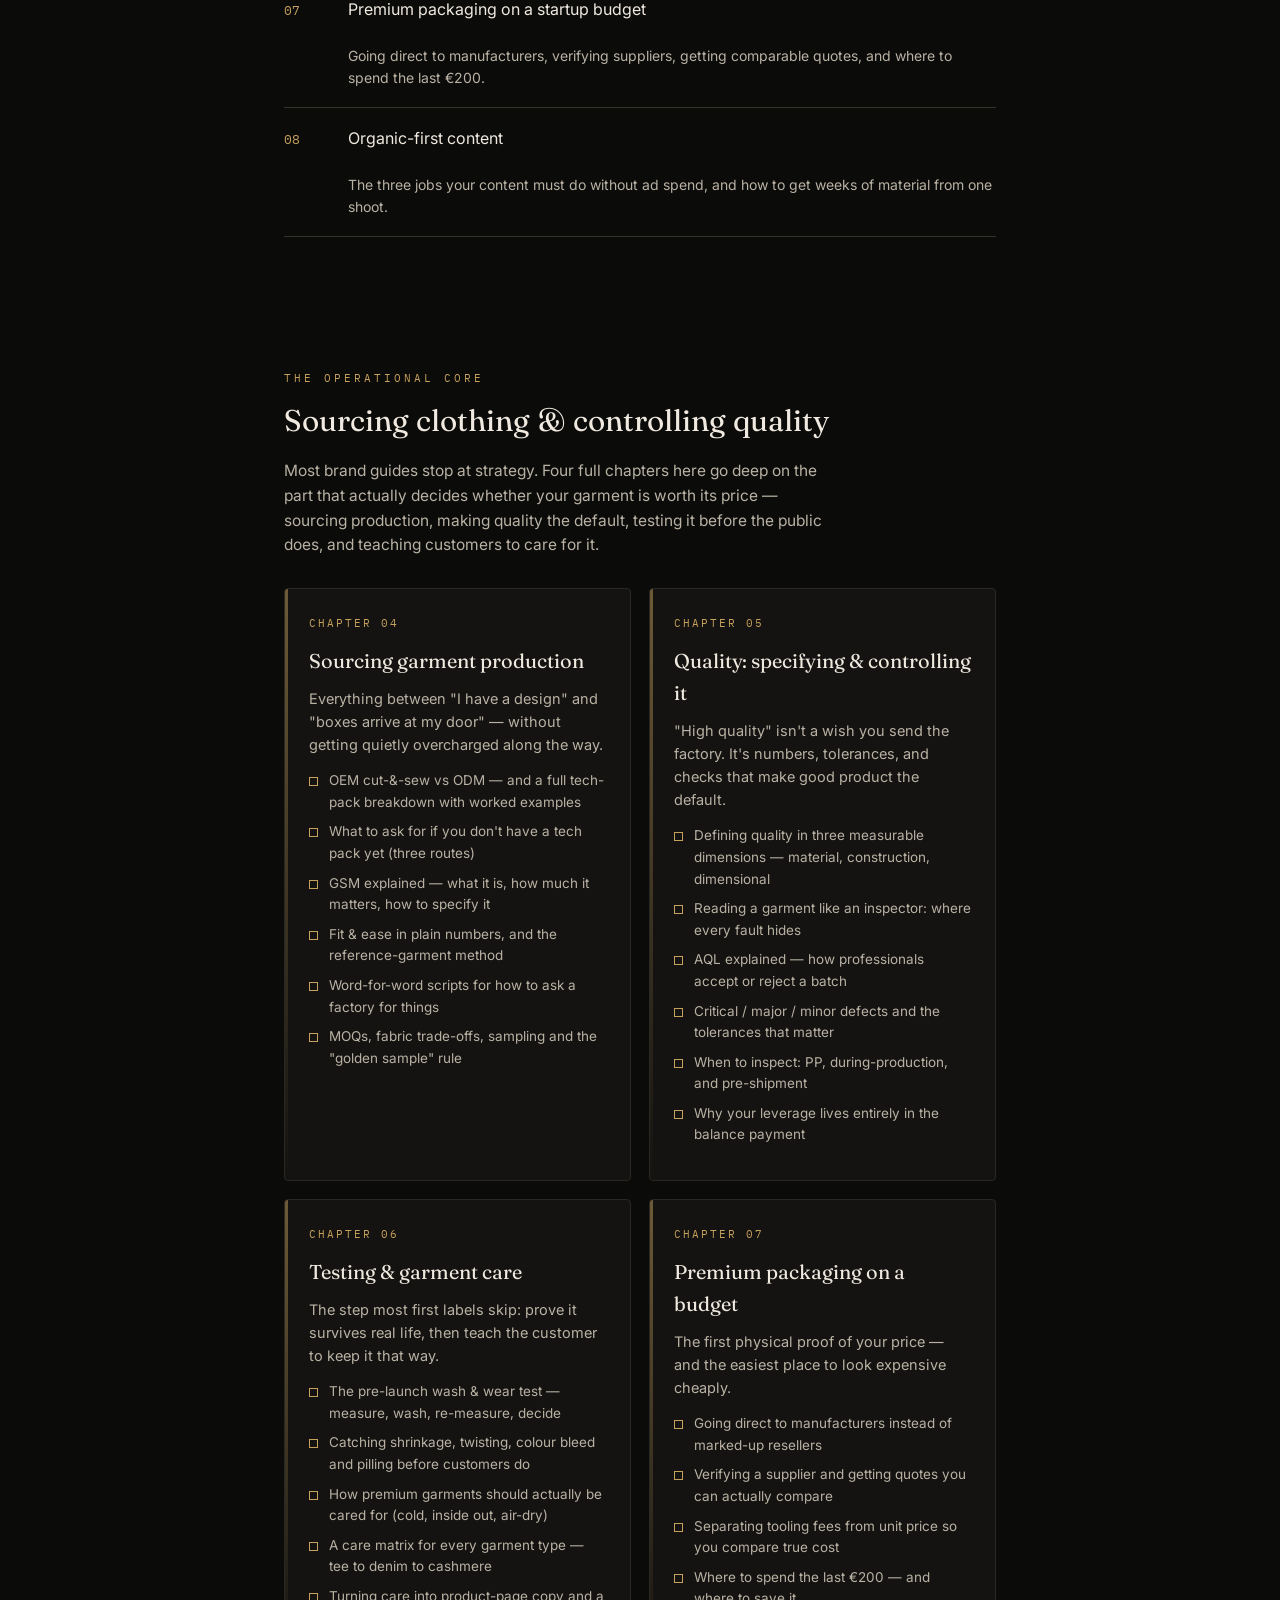
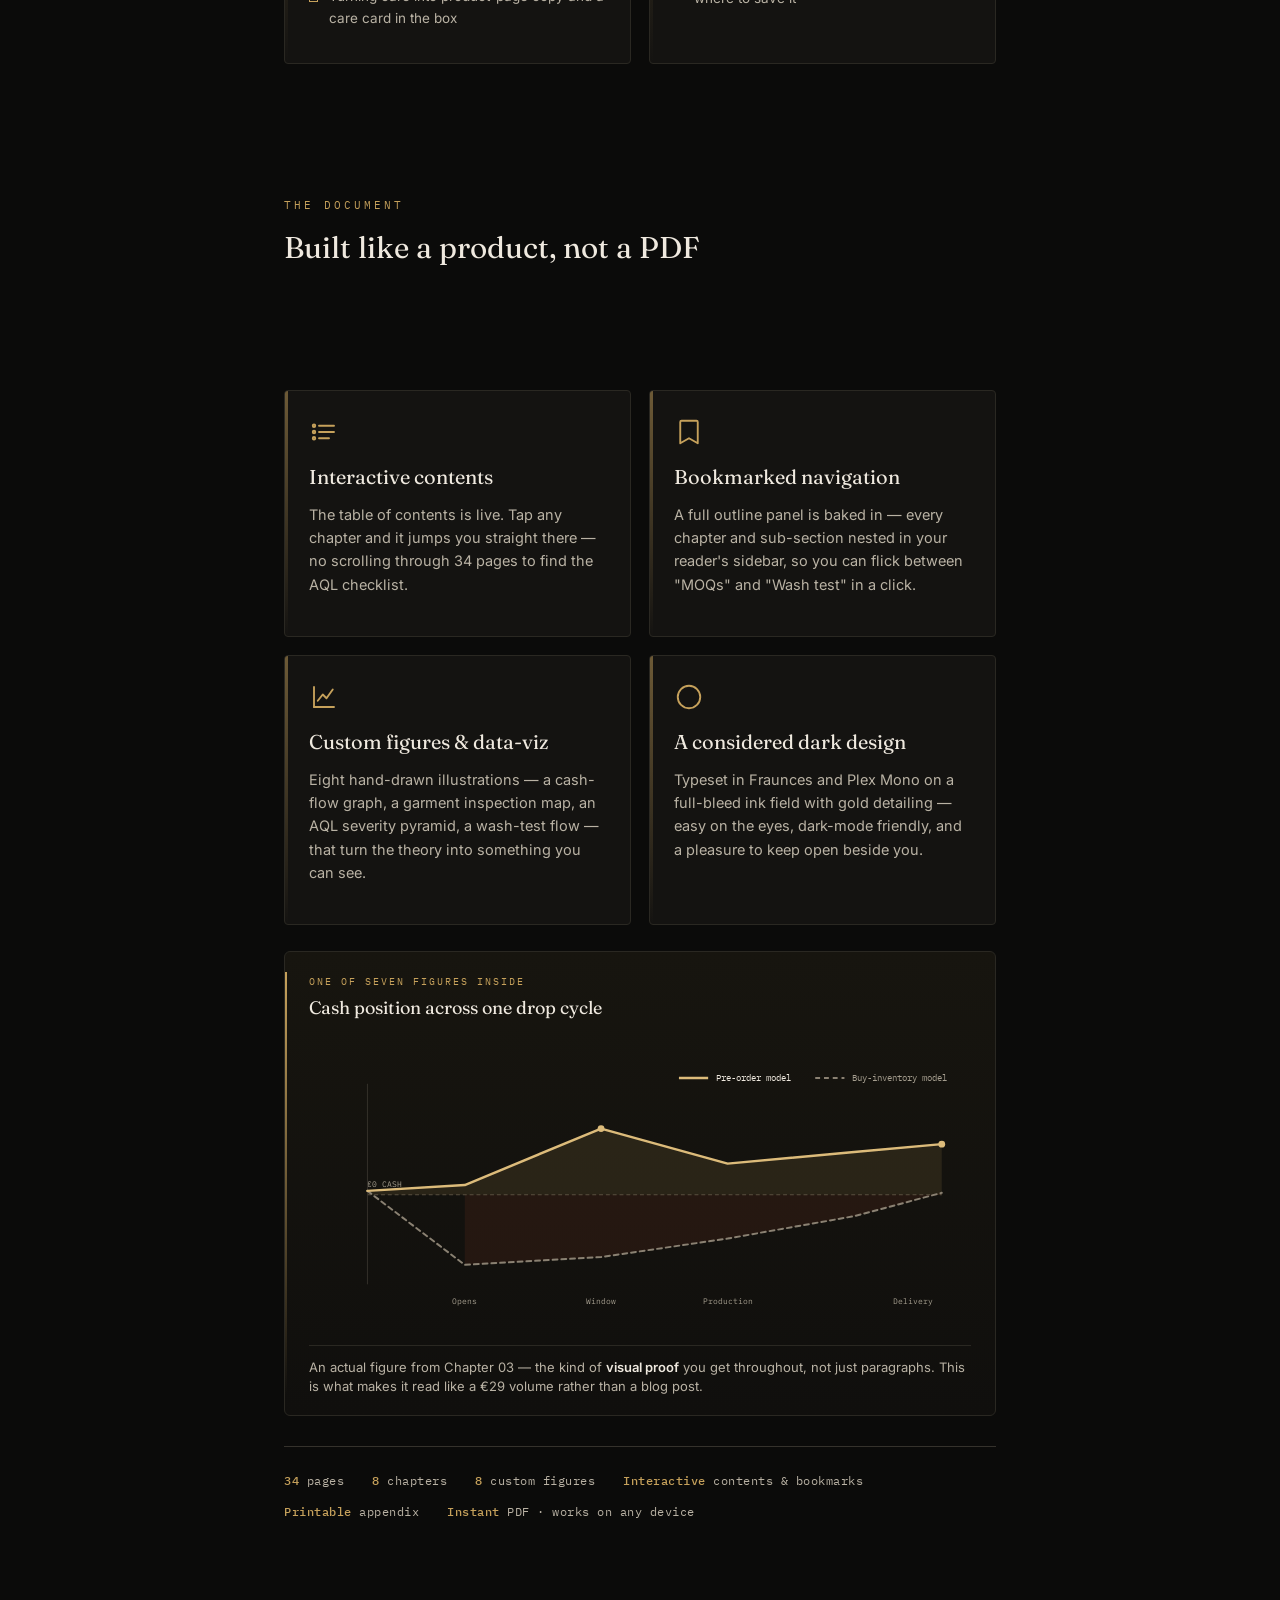
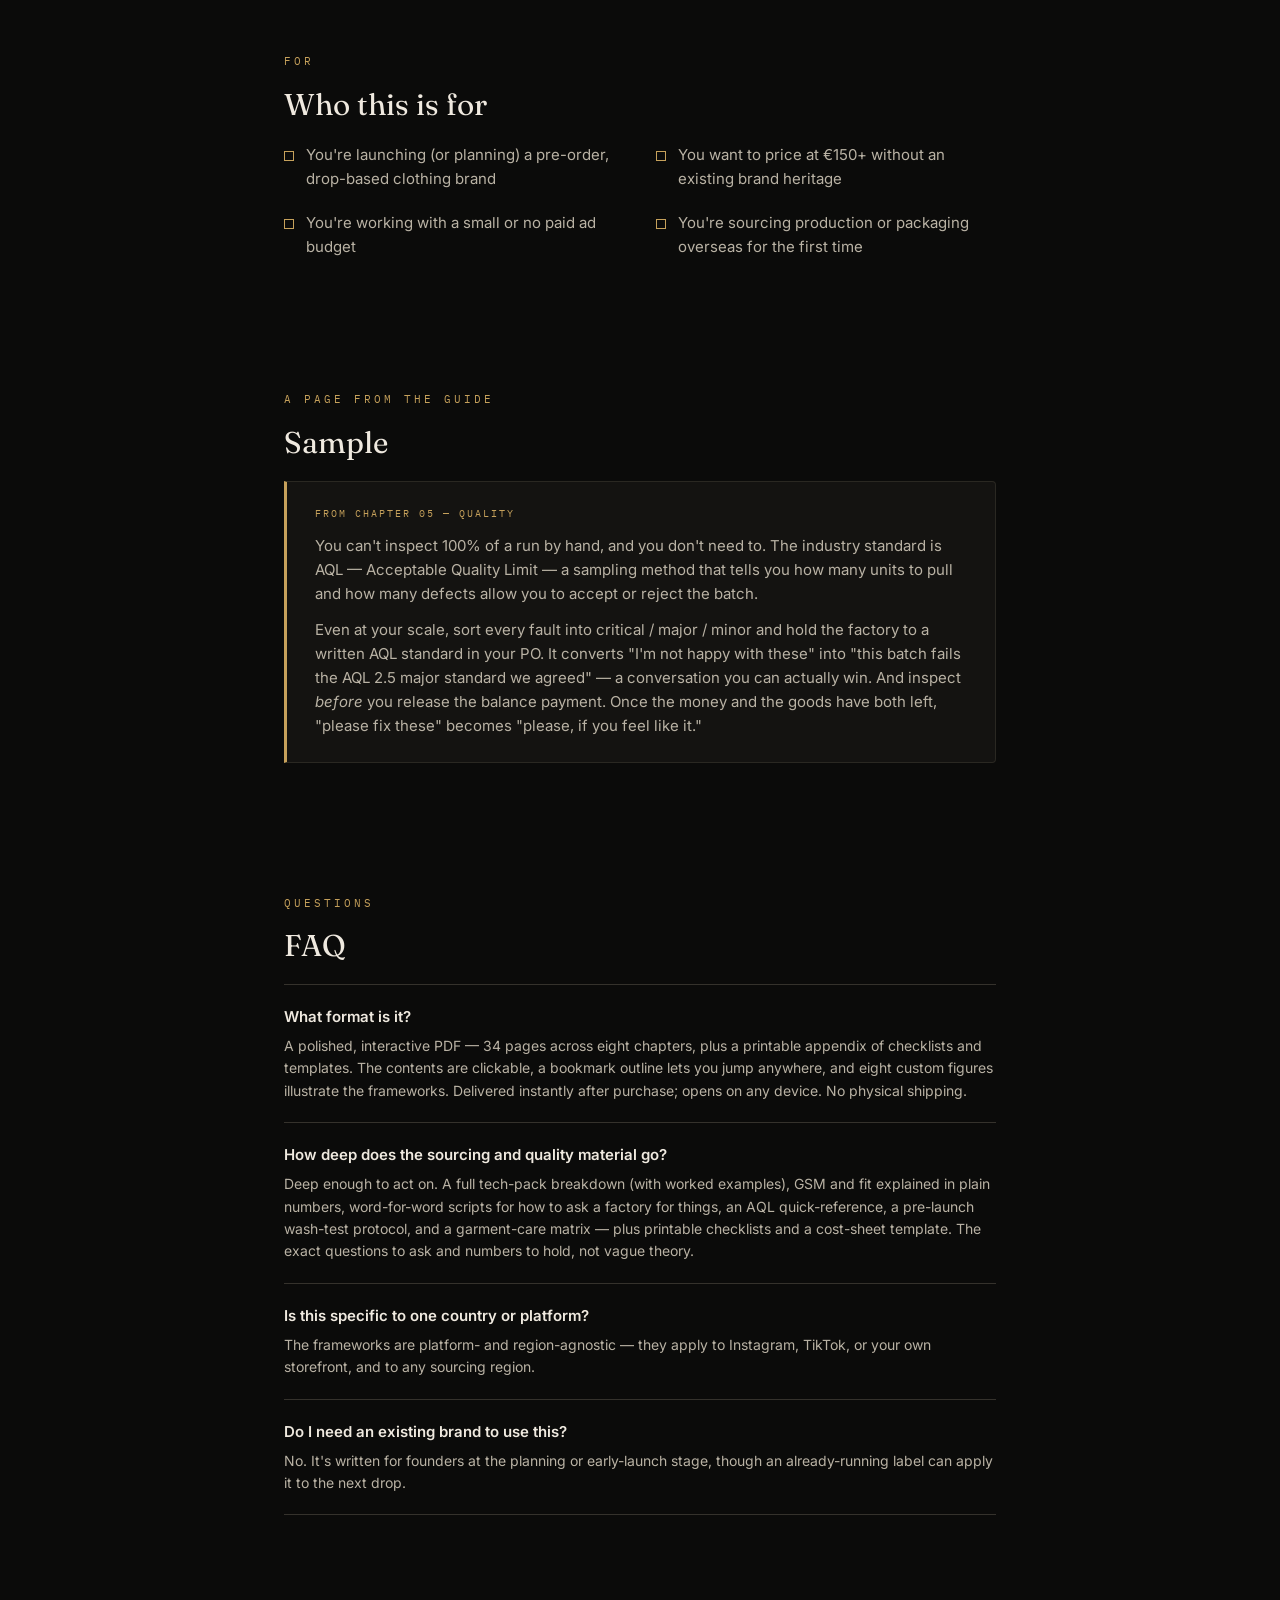
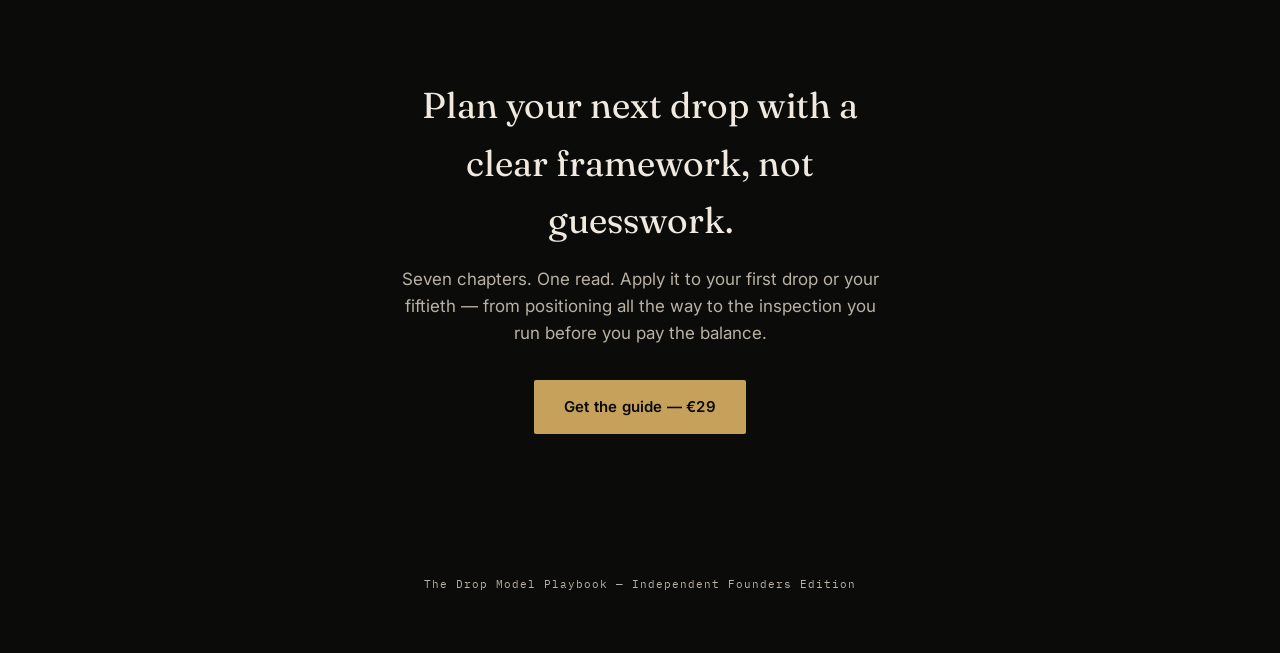
==== commit ea44ae3e: "Update site for expanded 8-chapter, 34-page playbook Reflect the deeper PDF: add the new "Testing & " ====
--- a/index.html
+++ b/index.html
@@ -12,7 +12,7 @@
 <meta property="og:site_name" content="Eternal Void Atelier">
 <meta name="twitter:card" content="summary_large_image">
 <meta name="twitter:title" content="The Drop Model Playbook">
-<meta name="twitter:description" content="A seven-chapter, interactive PDF playbook for founders launching a pre-order clothing brand — deep garment sourcing and quality control, with clickable contents, bookmarks, and seven custom figures.">
+<meta name="twitter:description" content="An eight-chapter, interactive PDF playbook for founders launching a pre-order clothing brand — deep garment sourcing, quality control, testing and garment care, with clickable contents, bookmarks, and eight custom figures.">
 <meta name="robots" content="index, follow">
 <link rel="icon" href="/favicon.ico" sizes="any">
 <link rel="icon" type="image/svg+xml" href="/favicon.svg">
@@ -485,7 +485,7 @@
     <li><a class="drawer-link" href="#buy"><span class="idx">07</span>Get the guide</a></li>
   </ul>
   <a class="drawer-cta" href="#buy">Get the guide — €29</a>
-  <div class="drawer-foot">Instant PDF · 26 pages · interactive · Founder Edition</div>
+  <div class="drawer-foot">Instant PDF · 34 pages · interactive · Founder Edition</div>
 </nav>
 
 <!-- ===== Hero ===== -->
@@ -496,7 +496,7 @@
     <p class="hero-sub reveal d2">Positioning, pricing, garment and packaging sourcing, quality control, and launch mechanics for atelier-meets-street brands — built for founders running a pre-order model on a small budget.</p>
     <div class="buy-row reveal d3">
       <a href="#buy" class="cta">Get the guide — €29</a>
-      <div class="price"><span>Instant PDF · 26 pages · interactive</span></div>
+      <div class="price"><span>Instant PDF · 34 pages · interactive</span></div>
     </div>
   </header>
 </div>
@@ -514,12 +514,14 @@
       <li class="reveal"><span class="num">03</span><span class="name">The drop mechanic</span>
         <span class="desc">Why pre-order drops are a cash-flow tool first and marketing second, and the five-phase anatomy of a drop that funds itself.</span></li>
       <li class="reveal"><span class="num">04</span><span class="name">Sourcing garment production</span>
-        <span class="desc">OEM vs ODM, finding and vetting a cut-and-sew factory, tech packs, MOQs, fabric trade-offs, and the sampling rounds you never skip.</span></li>
+        <span class="desc">OEM vs ODM, vetting a cut-and-sew factory, a full tech-pack breakdown, GSM and fit explained, how to phrase requests to a factory, MOQs and sampling.</span></li>
       <li class="reveal"><span class="num">05</span><span class="name">Quality: specifying &amp; controlling it</span>
         <span class="desc">How to define "good" in numbers, read a garment like an inspector, run an AQL check, and catch defects before a full run ships.</span></li>
-      <li class="reveal"><span class="num">06</span><span class="name">Premium packaging on a startup budget</span>
+      <li class="reveal"><span class="num">06</span><span class="name">Before you go public: testing &amp; garment care</span>
+        <span class="desc">The pre-launch wash &amp; wear test, deriving care instructions, how quality garments should be looked after, and a care matrix for every garment type.</span></li>
+      <li class="reveal"><span class="num">07</span><span class="name">Premium packaging on a startup budget</span>
         <span class="desc">Going direct to manufacturers, verifying suppliers, getting comparable quotes, and where to spend the last €200.</span></li>
-      <li class="reveal"><span class="num">07</span><span class="name">Organic-first content</span>
+      <li class="reveal"><span class="num">08</span><span class="name">Organic-first content</span>
         <span class="desc">The three jobs your content must do without ad spend, and how to get weeks of material from one shoot.</span></li>
     </ul>
   </section>
@@ -530,19 +532,19 @@
   <section id="sourcing">
     <div class="eyebrow reveal">The operational core</div>
     <h2 class="section-title reveal">Sourcing clothing &amp; controlling quality</h2>
-    <p class="section-lede reveal">Most brand guides stop at strategy. Two full chapters here go deep on the part that actually decides whether your garment is worth its price — how to source production and how to make quality the default, not a lucky outcome.</p>
+    <p class="section-lede reveal">Most brand guides stop at strategy. Four full chapters here go deep on the part that actually decides whether your garment is worth its price — sourcing production, making quality the default, testing it before the public does, and teaching customers to care for it.</p>
     <div class="cards">
       <div class="card reveal d1">
         <div class="cnum">CHAPTER 04</div>
         <h3>Sourcing garment production</h3>
         <p>Everything between "I have a design" and "boxes arrive at my door" — without getting quietly overcharged along the way.</p>
         <ul>
-          <li>OEM cut-&amp;-sew vs ODM private label — and which your hero piece needs</li>
-          <li>Finding real factories vs trading companies, and the questions that expose the difference</li>
-          <li>Building a tech pack that removes ambiguity — flats, points of measure, BOM, Pantone</li>
-          <li>MOQs, and how to keep them survivable on a first drop</li>
-          <li>Fabric trade-offs: GSM, fiber, finish, shrinkage — what to specify and why</li>
-          <li>The three sampling rounds and the "golden sample" rule</li>
+          <li>OEM cut-&amp;-sew vs ODM — and a full tech-pack breakdown with worked examples</li>
+          <li>What to ask for if you don't have a tech pack yet (three routes)</li>
+          <li>GSM explained — what it is, how much it matters, how to specify it</li>
+          <li>Fit &amp; ease in plain numbers, and the reference-garment method</li>
+          <li>Word-for-word scripts for how to ask a factory for things</li>
+          <li>MOQs, fabric trade-offs, sampling and the "golden sample" rule</li>
         </ul>
       </div>
       <div class="card reveal d2">
@@ -558,6 +560,29 @@
           <li>Why your leverage lives entirely in the balance payment</li>
         </ul>
       </div>
+      <div class="card reveal d1">
+        <div class="cnum">CHAPTER 06</div>
+        <h3>Testing &amp; garment care</h3>
+        <p>The step most first labels skip: prove it survives real life, then teach the customer to keep it that way.</p>
+        <ul>
+          <li>The pre-launch wash &amp; wear test — measure, wash, re-measure, decide</li>
+          <li>Catching shrinkage, twisting, colour bleed and pilling before customers do</li>
+          <li>How premium garments should actually be cared for (cold, inside out, air-dry)</li>
+          <li>A care matrix for every garment type — tee to denim to cashmere</li>
+          <li>Turning care into product-page copy and a care card in the box</li>
+        </ul>
+      </div>
+      <div class="card reveal d2">
+        <div class="cnum">CHAPTER 07</div>
+        <h3>Premium packaging on a budget</h3>
+        <p>The first physical proof of your price — and the easiest place to look expensive cheaply.</p>
+        <ul>
+          <li>Going direct to manufacturers instead of marked-up resellers</li>
+          <li>Verifying a supplier and getting quotes you can actually compare</li>
+          <li>Separating tooling fees from unit price so you compare true cost</li>
+          <li>Where to spend the last €200 — and where to save it</li>
+        </ul>
+      </div>
     </div>
   </section>
 </div>
@@ -572,7 +597,7 @@
       <div class="card feature reveal d1">
         <span class="feature-ico"><svg viewBox="0 0 24 24" fill="none" stroke="currentColor" stroke-width="1.5" stroke-linecap="round" stroke-linejoin="round"><line x1="8" y1="7" x2="20" y2="7"/><line x1="8" y1="12" x2="20" y2="12"/><line x1="8" y1="17" x2="16" y2="17"/><circle cx="4" cy="7" r="1"/><circle cx="4" cy="12" r="1"/><circle cx="4" cy="17" r="1"/></svg></span>
         <h3>Interactive contents</h3>
-        <p>The table of contents is live. Tap any chapter and it jumps you straight there — no scrolling through 26 pages to find the AQL checklist.</p>
+        <p>The table of contents is live. Tap any chapter and it jumps you straight there — no scrolling through 34 pages to find the AQL checklist.</p>
       </div>
       <div class="card feature reveal d2">
         <span class="feature-ico"><svg viewBox="0 0 24 24" fill="none" stroke="currentColor" stroke-width="1.5" stroke-linecap="round" stroke-linejoin="round"><path d="M6 3h12a1 1 0 0 1 1 1v17l-7-4-7 4V4a1 1 0 0 1 1-1z"/></svg></span>
@@ -582,7 +607,7 @@
       <div class="card feature reveal d1">
         <span class="feature-ico"><svg viewBox="0 0 24 24" fill="none" stroke="currentColor" stroke-width="1.5" stroke-linecap="round" stroke-linejoin="round"><path d="M4 20V4"/><path d="M4 20h16"/><path d="M7 15l4-5 3 3 5-7"/></svg></span>
         <h3>Custom figures &amp; data-viz</h3>
-        <p>Seven hand-drawn illustrations — a cash-flow graph, a garment inspection map, an AQL severity pyramid — that turn the theory into something you can see.</p>
+        <p>Eight hand-drawn illustrations — a cash-flow graph, a garment inspection map, an AQL severity pyramid, a wash-test flow — that turn the theory into something you can see.</p>
       </div>
       <div class="card feature reveal d2">
         <span class="feature-ico"><svg viewBox="0 0 24 24" fill="none" stroke="currentColor" stroke-width="1.5" stroke-linecap="round" stroke-linejoin="round"><circle cx="12" cy="12" r="9"/><path d="M12 3a9 9 0 0 0 0 18 6 6 0 0 1 0-18z" fill="currentColor" stroke="none"/></svg></span>
@@ -615,9 +640,9 @@
     </div>
 
     <div class="spec-strip reveal">
-      <span class="spec"><b>26</b> pages</span>
-      <span class="spec"><b>7</b> chapters</span>
-      <span class="spec"><b>7</b> custom figures</span>
+      <span class="spec"><b>34</b> pages</span>
+      <span class="spec"><b>8</b> chapters</span>
+      <span class="spec"><b>8</b> custom figures</span>
       <span class="spec"><b>Interactive</b> contents &amp; bookmarks</span>
       <span class="spec"><b>Printable</b> appendix</span>
       <span class="spec"><b>Instant</b> PDF · works on any device</span>
@@ -660,11 +685,11 @@
     <div class="reveal d1">
       <div class="faq-item">
         <div class="faq-q">What format is it?</div>
-        <div class="faq-a">A polished, interactive PDF — 26 pages across seven chapters, plus a printable appendix of checklists and templates. The contents are clickable, a bookmark outline lets you jump anywhere, and seven custom figures illustrate the frameworks. Delivered instantly after purchase; opens on any device. No physical shipping.</div>
+        <div class="faq-a">A polished, interactive PDF — 34 pages across eight chapters, plus a printable appendix of checklists and templates. The contents are clickable, a bookmark outline lets you jump anywhere, and eight custom figures illustrate the frameworks. Delivered instantly after purchase; opens on any device. No physical shipping.</div>
       </div>
       <div class="faq-item">
         <div class="faq-q">How deep does the sourcing and quality material go?</div>
-        <div class="faq-a">Deep enough to act on. You get tech-pack and factory-vetting checklists, an AQL quick-reference, a cost-sheet template, and a pre-shipment inspection checklist — the exact questions to ask and numbers to hold, not vague theory.</div>
+        <div class="faq-a">Deep enough to act on. A full tech-pack breakdown (with worked examples), GSM and fit explained in plain numbers, word-for-word scripts for how to ask a factory for things, an AQL quick-reference, a pre-launch wash-test protocol, and a garment-care matrix — plus printable checklists and a cost-sheet template. The exact questions to ask and numbers to hold, not vague theory.</div>
       </div>
       <div class="faq-item">
         <div class="faq-q">Is this specific to one country or platform?</div>
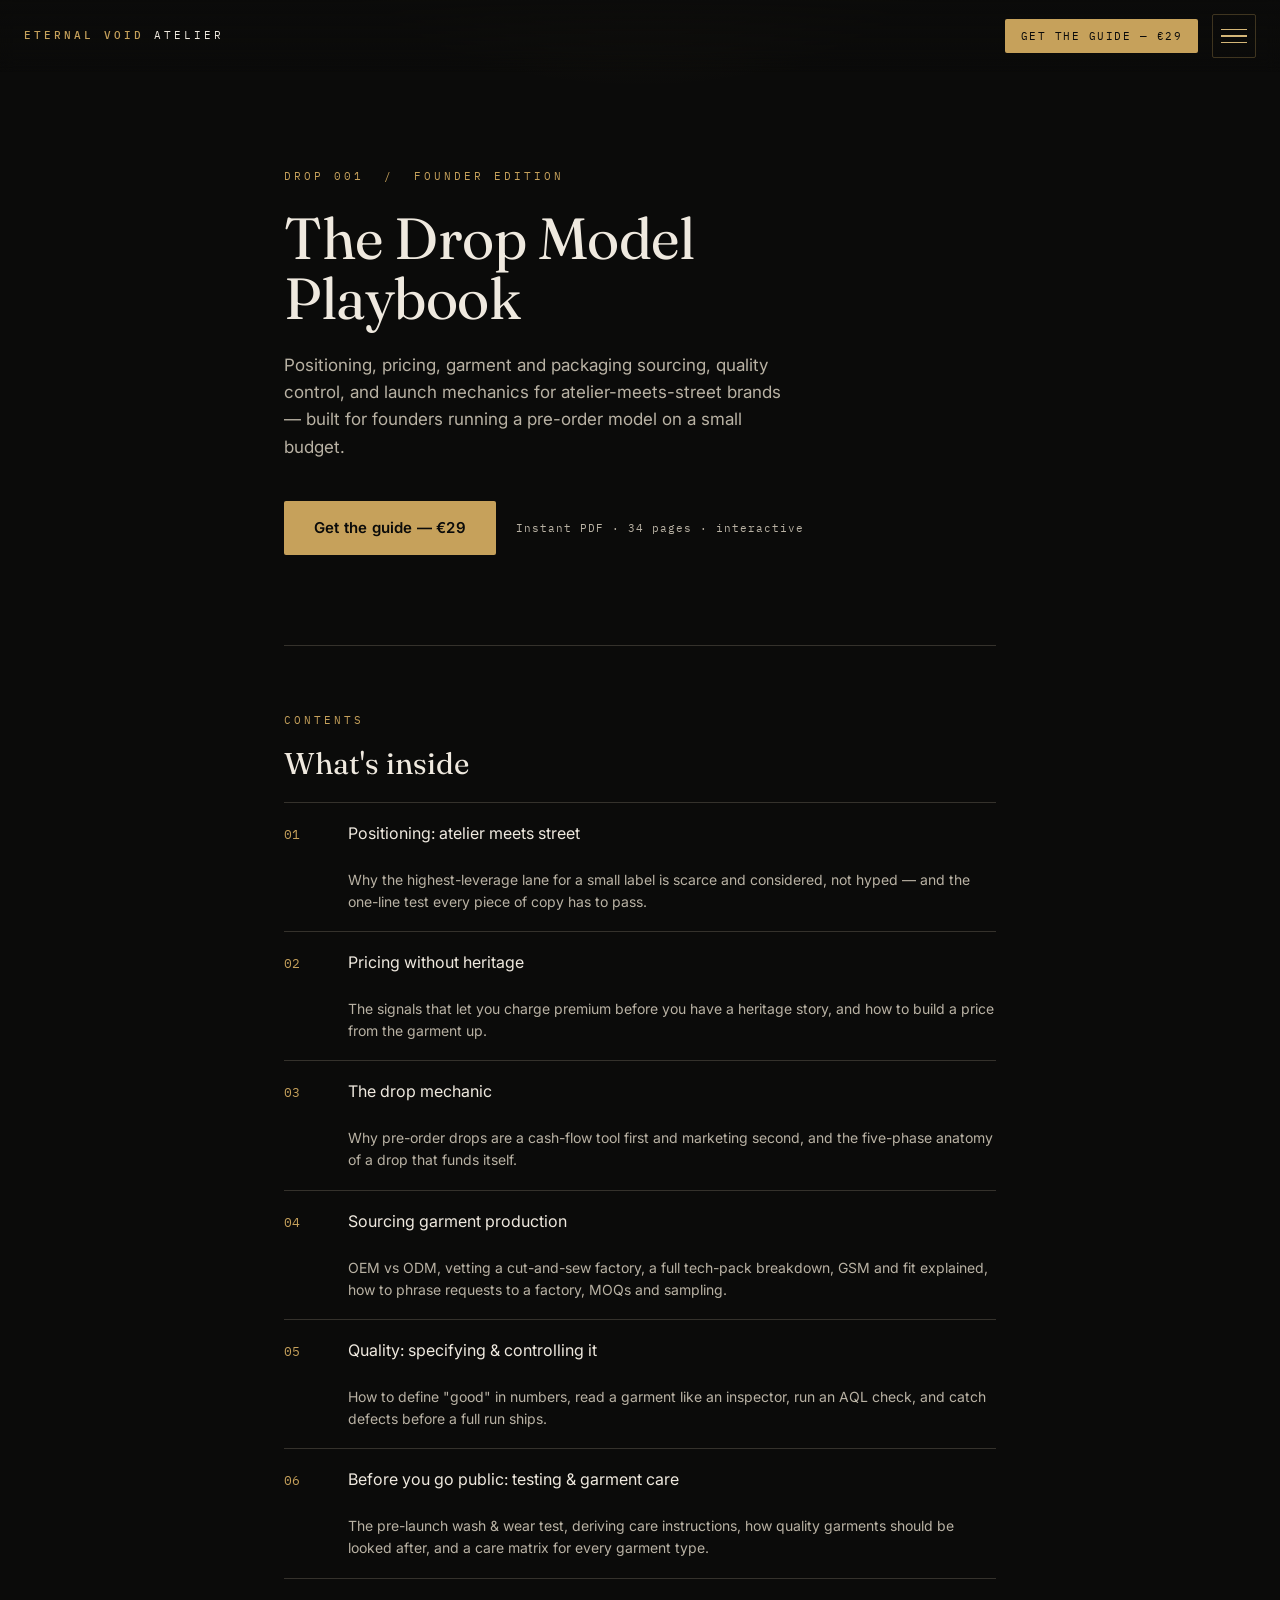
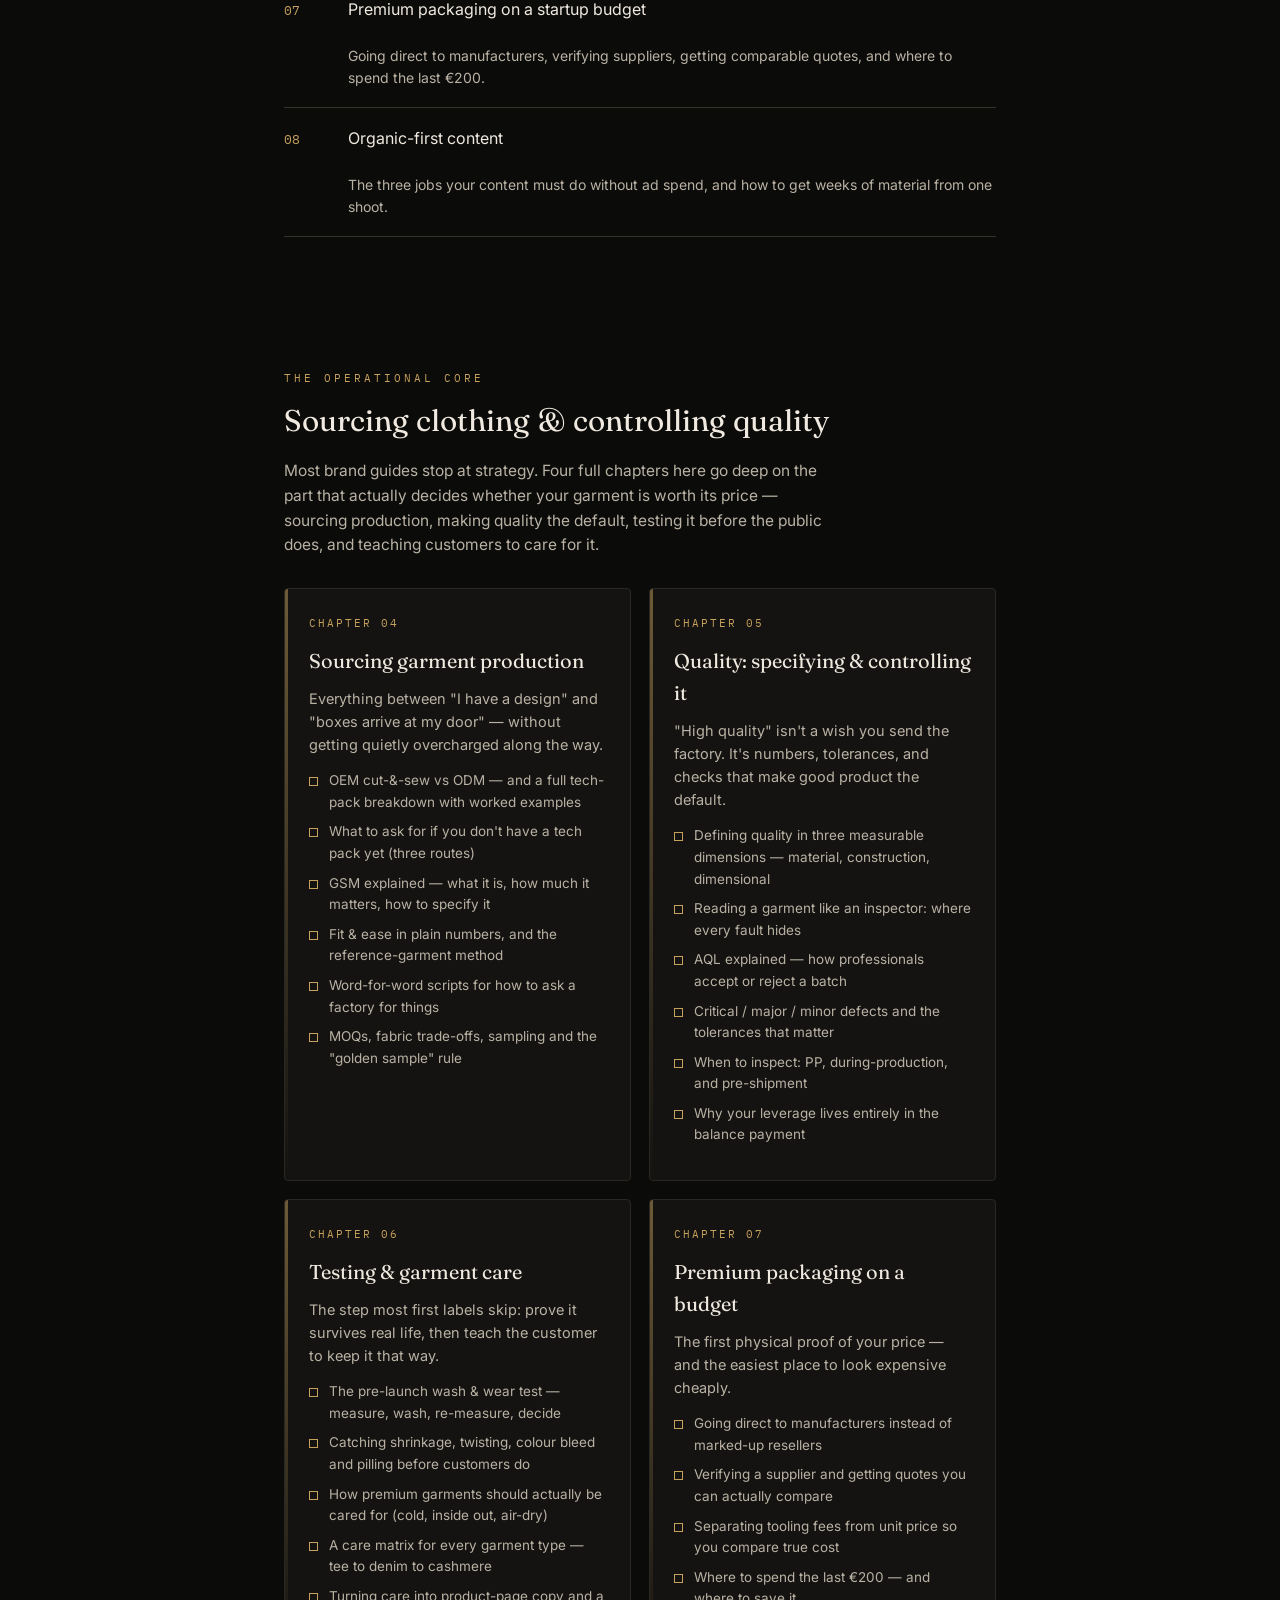
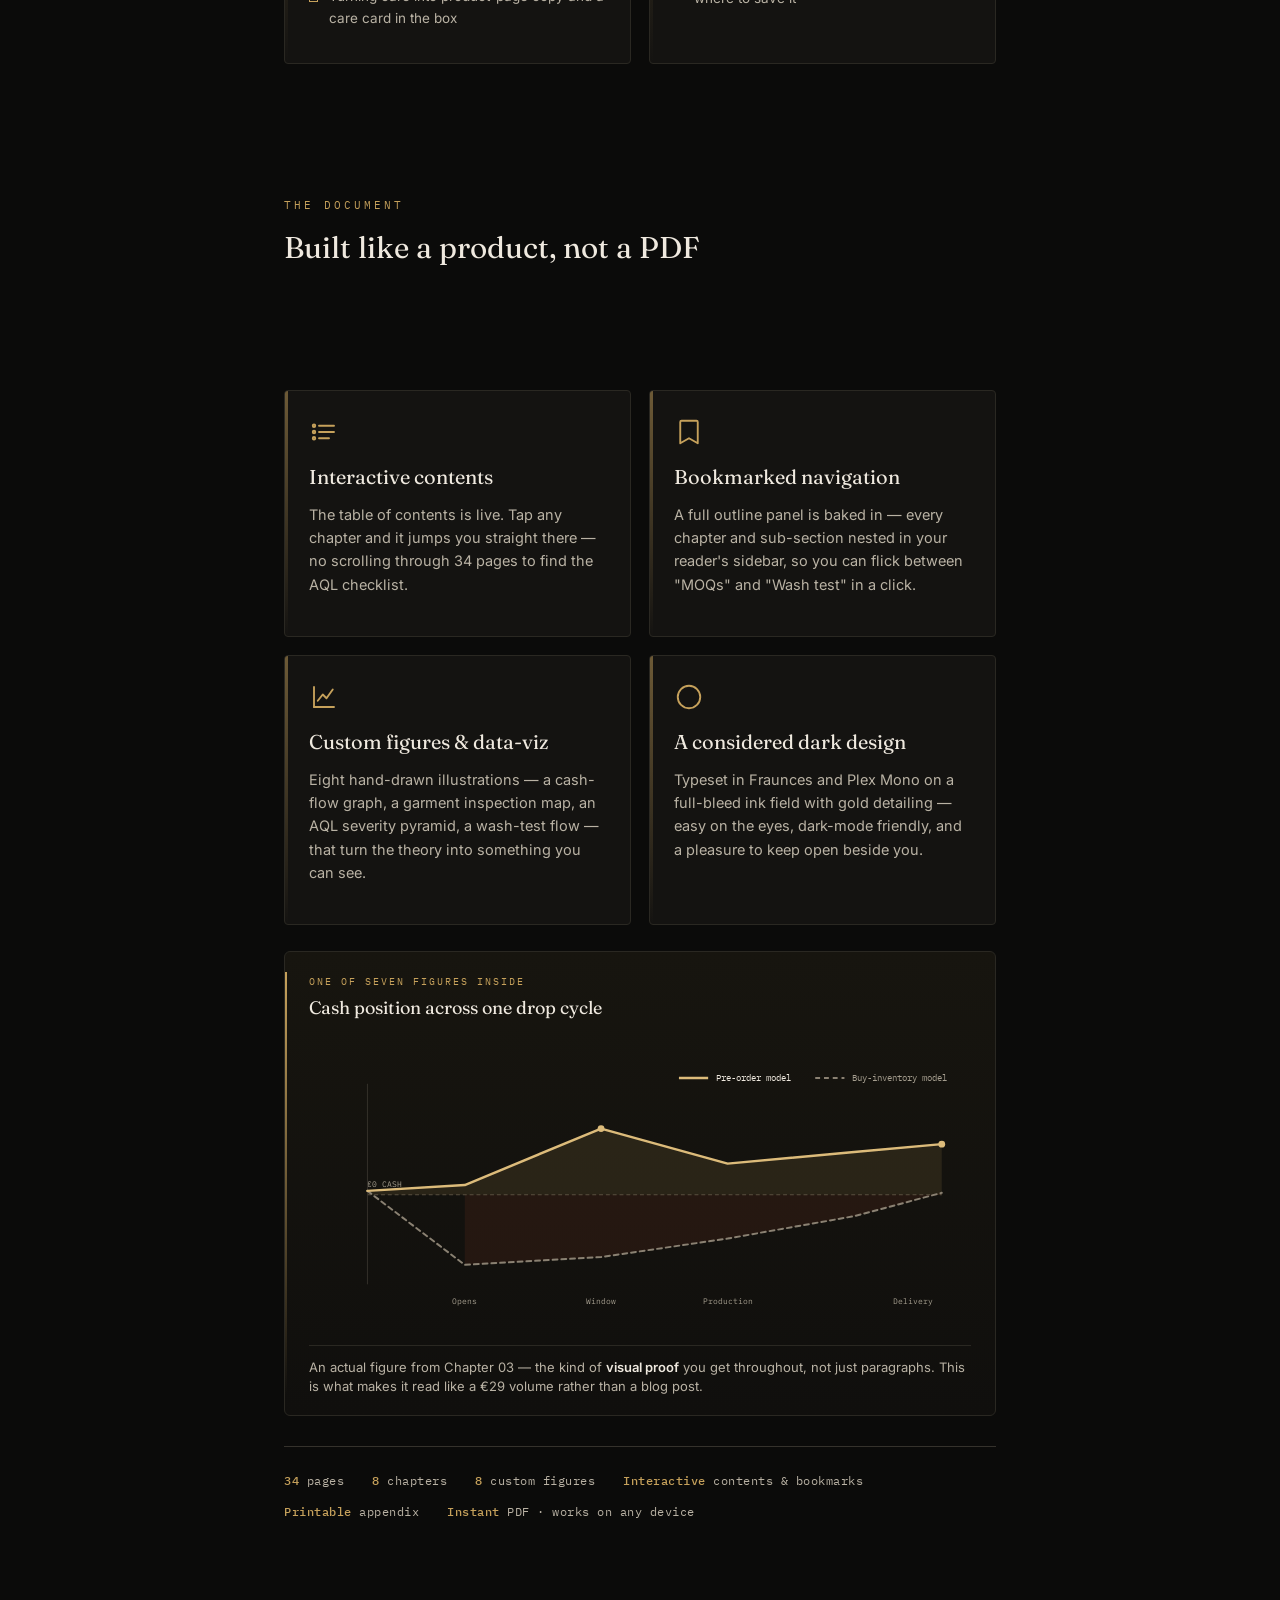
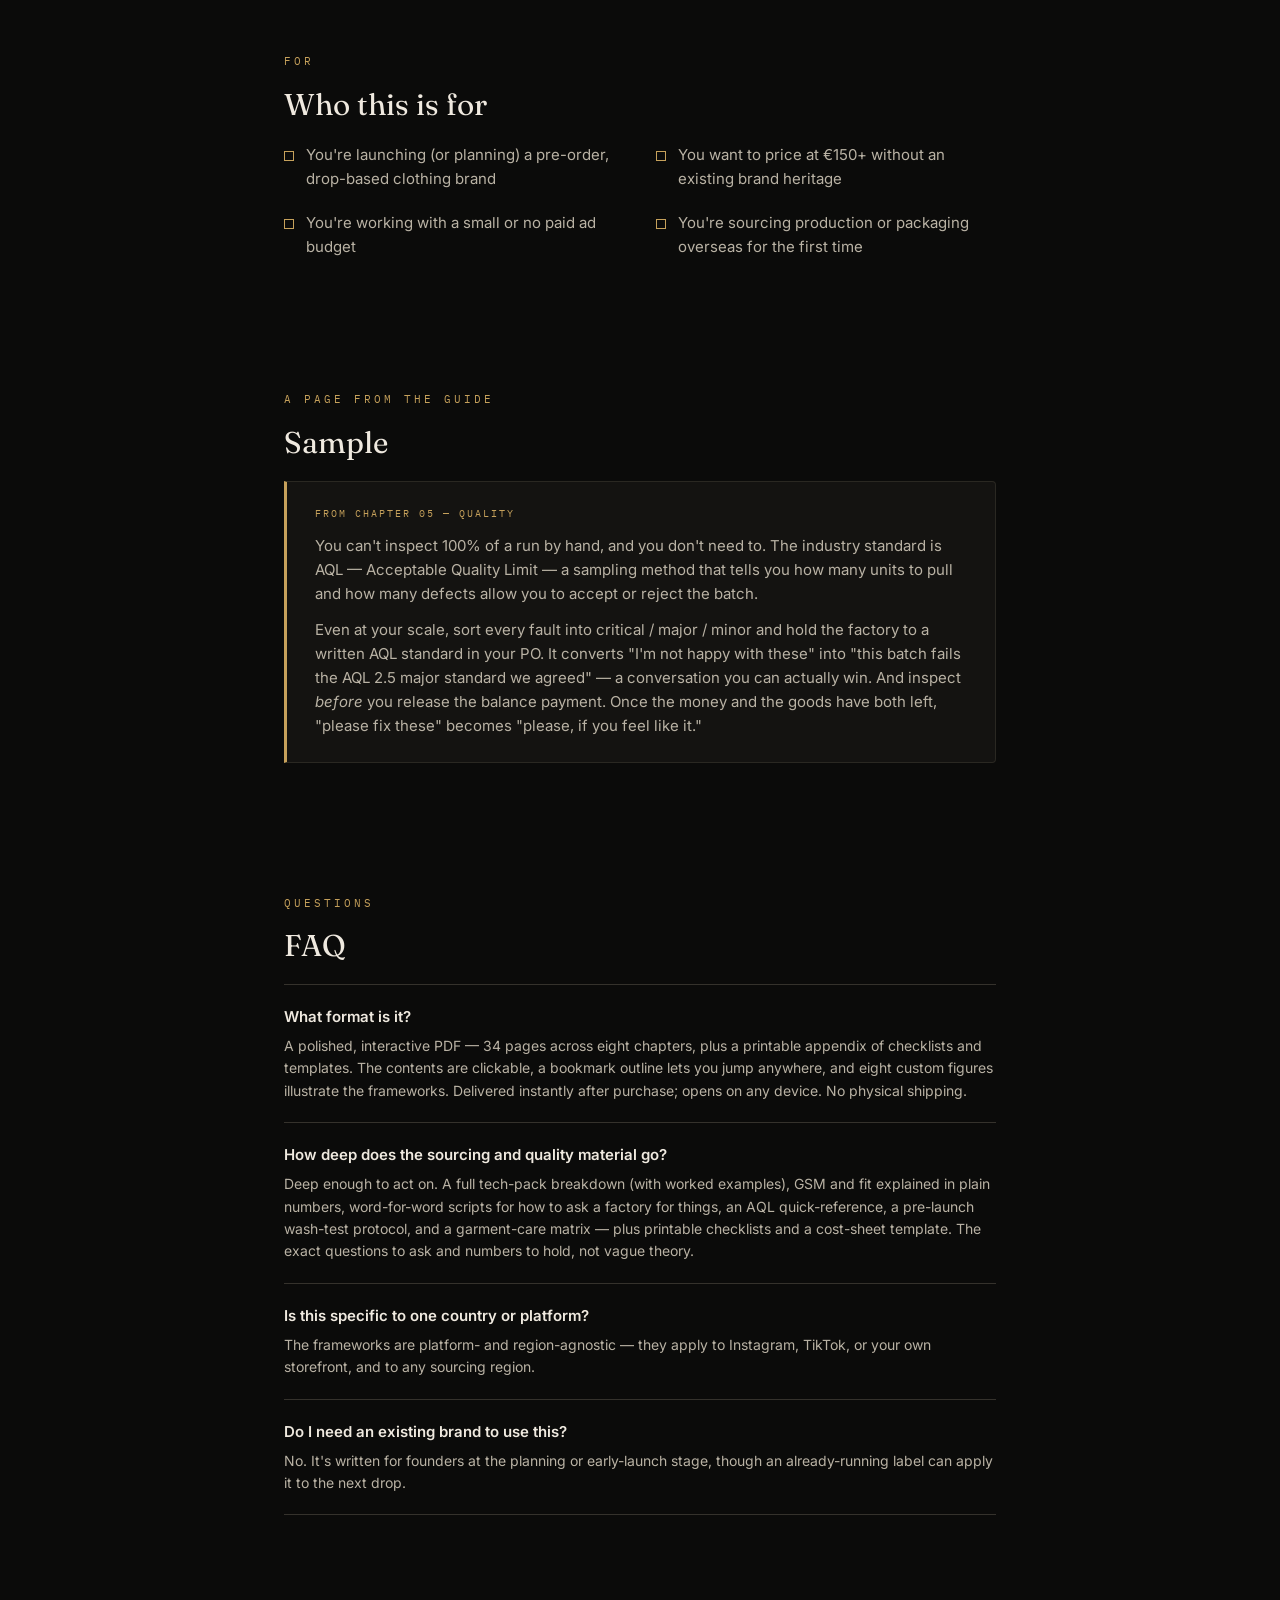
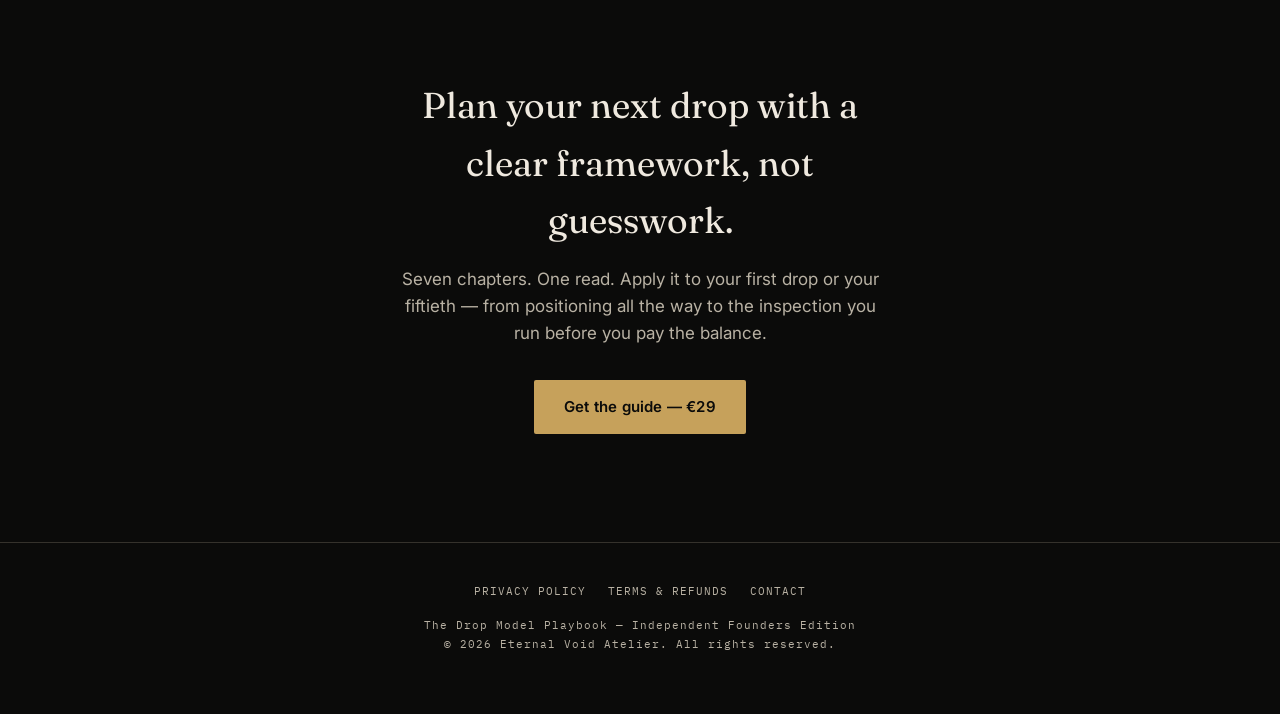
==== commit 291ca75c: "Add Privacy Policy and Terms & Refunds legal pages Add GDPR-aware privacy.html and terms.html (licen" ====
--- a/index.html
+++ b/index.html
@@ -419,9 +419,19 @@
   .final .buy-row { justify-content: center; }
 
   footer {
-    text-align: center; padding: 34px 0 calc(60px + env(safe-area-inset-bottom, 0px));
+    text-align: center; padding: 40px 0 calc(60px + env(safe-area-inset-bottom, 0px));
+    border-top: 1px solid var(--hair);
     font-family: 'IBM Plex Mono', monospace; font-size: 11px; letter-spacing: 1px; color: var(--paper-dim);
   }
+  footer .foot-links {
+    display: flex; flex-wrap: wrap; justify-content: center; gap: 8px 22px; margin-bottom: 16px;
+  }
+  footer .foot-links a {
+    color: var(--paper-dim); text-decoration: none; letter-spacing: 1px; text-transform: uppercase;
+    transition: color 0.25s ease;
+  }
+  footer .foot-links a:hover { color: var(--gold-soft); }
+  footer .foot-tag { color: var(--paper-dim); line-height: 1.7; }
 
   /* ---------------- Cinematic scroll reveal ---------------- */
   .reveal { opacity: 0; transform: translateY(34px); transition: opacity 0.9s var(--ease-lux), transform 0.9s var(--ease-lux); will-change: opacity, transform; }
@@ -714,7 +724,14 @@
   </section>
 </div>
 
-<footer>The Drop Model Playbook — Independent Founders Edition</footer>
+<footer>
+  <div class="foot-links">
+    <a href="/privacy.html">Privacy Policy</a>
+    <a href="/terms.html">Terms &amp; Refunds</a>
+    <a href="mailto:eternalvoid.co@gmail.com">Contact</a>
+  </div>
+  <div class="foot-tag">The Drop Model Playbook — Independent Founders Edition<br>© 2026 Eternal Void Atelier. All rights reserved.</div>
+</footer>
 
 <script>
 (function () {
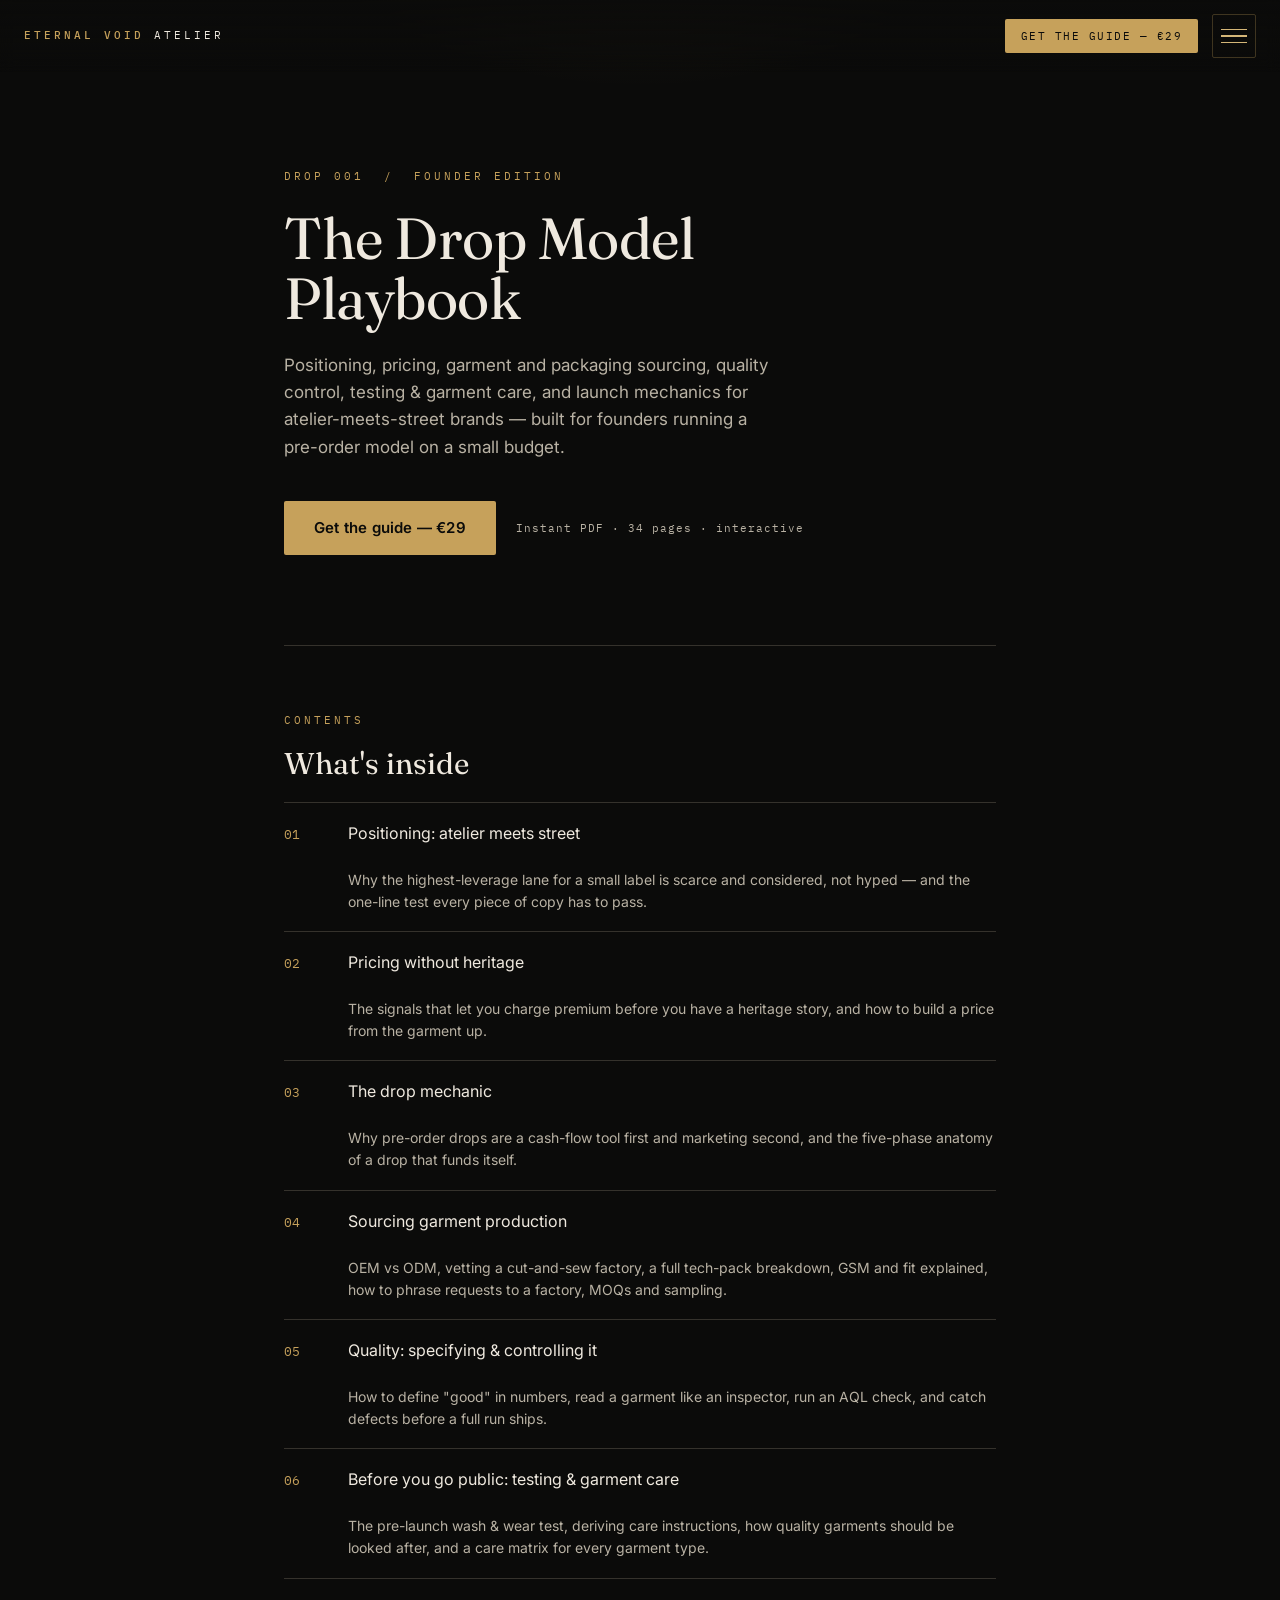
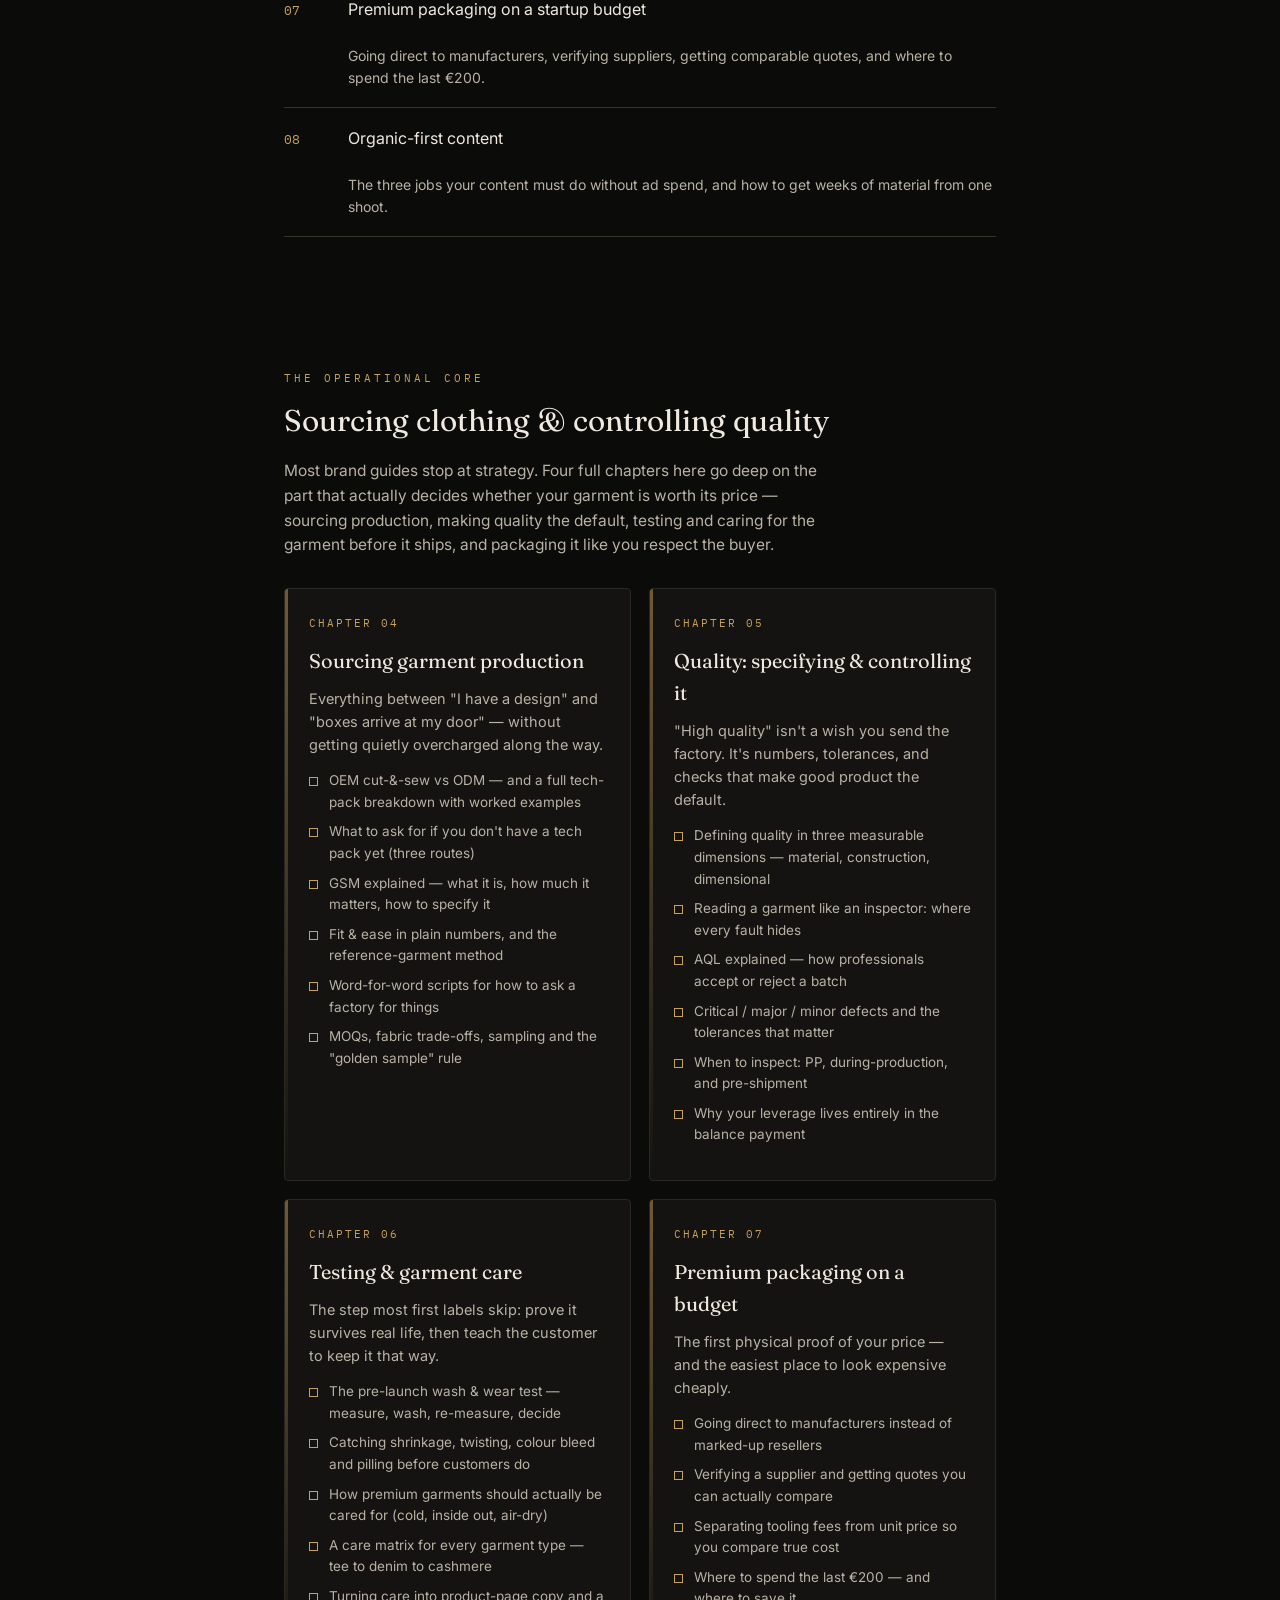
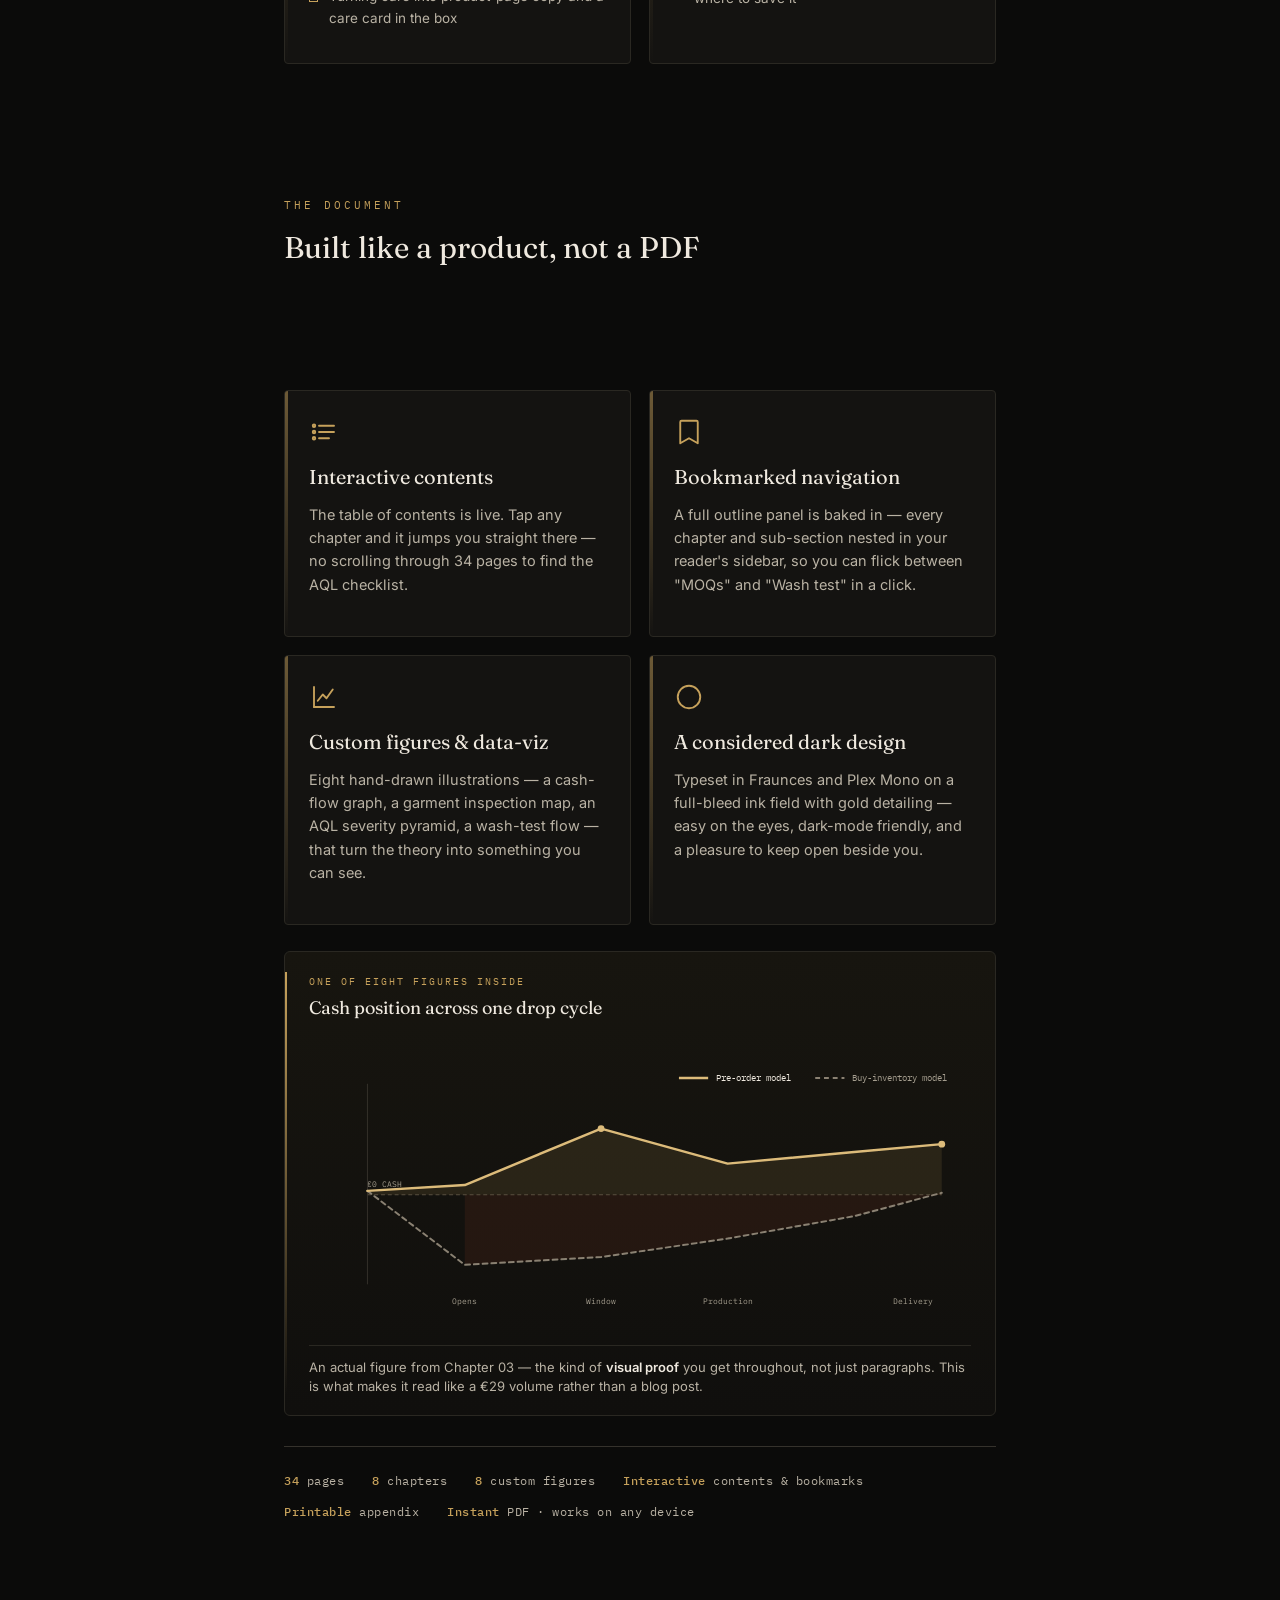
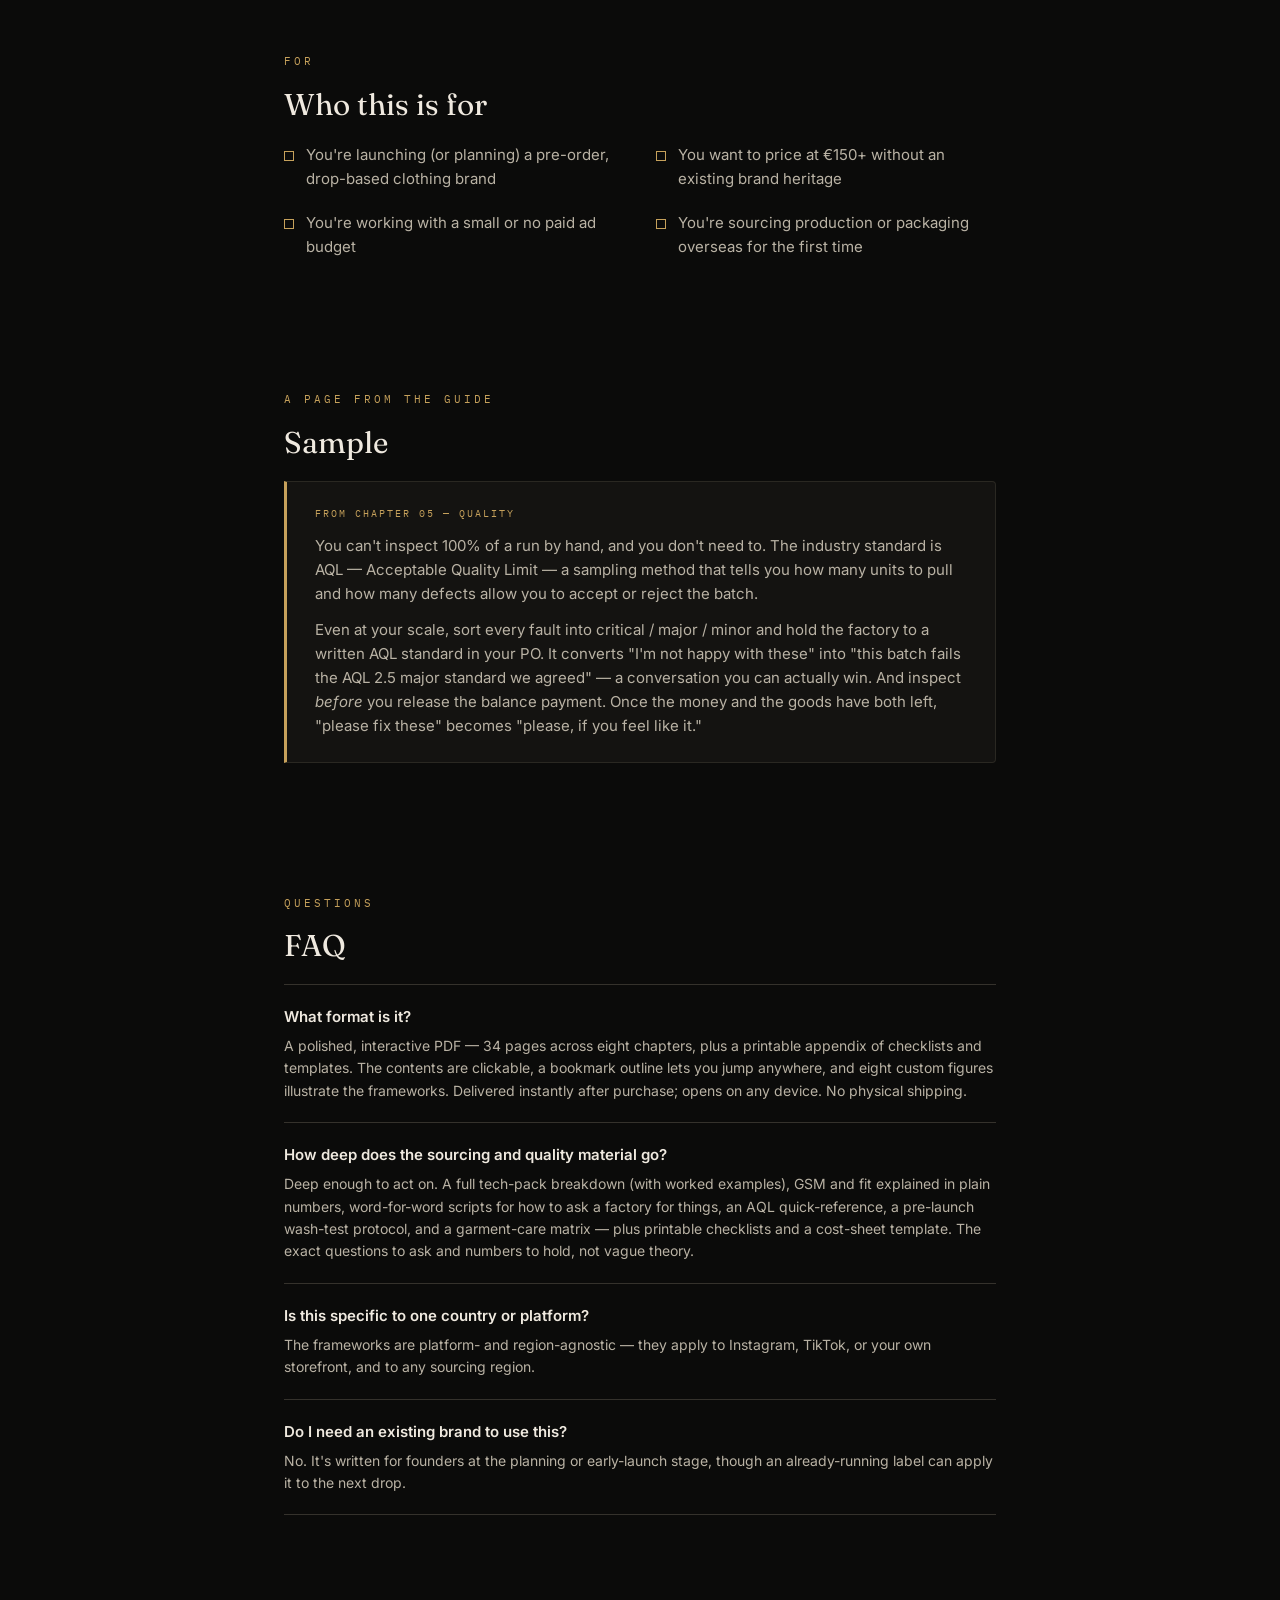
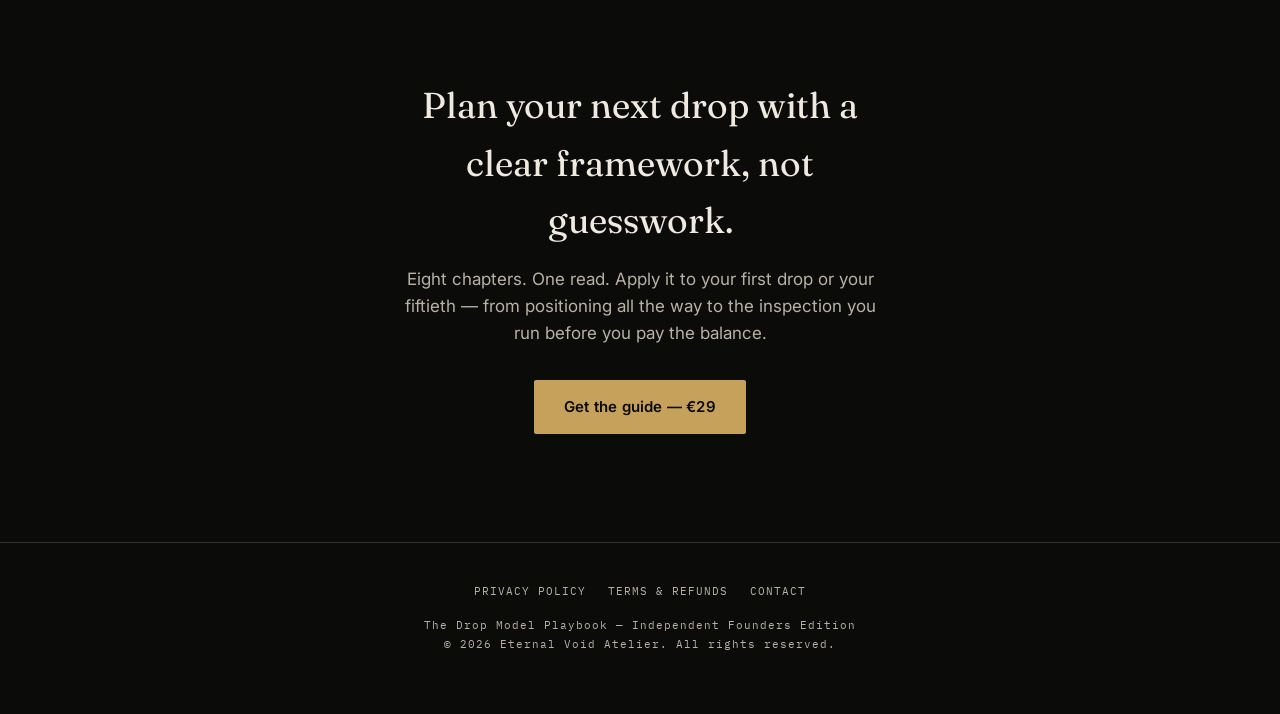
==== commit 7d89f45a: "Fix stale counts: 8 chapters / 8 figures across all copy Correct the final CTA ("Eight chapters"), f" ====
--- a/index.html
+++ b/index.html
@@ -4,11 +4,11 @@
 <meta charset="UTF-8">
 <meta name="viewport" content="width=device-width, initial-scale=1.0, viewport-fit=cover">
 <title>The Drop Model Playbook — Eternal Void Atelier</title>
-<meta name="description" content="Positioning, pricing, garment and packaging sourcing, quality control, and launch mechanics for atelier-meets-street brands — built for founders running a pre-order drop model on a small budget.">
+<meta name="description" content="An eight-chapter, interactive PDF playbook — positioning, pricing, garment and packaging sourcing, quality control, testing & garment care, and launch mechanics for atelier-meets-street brands running a pre-order drop on a small budget.">
 <meta name="theme-color" content="#0b0b0a">
 <meta property="og:type" content="website">
 <meta property="og:title" content="The Drop Model Playbook">
-<meta property="og:description" content="Positioning, pricing, garment and packaging sourcing, quality control, and launch mechanics for atelier-meets-street brands on a pre-order drop model.">
+<meta property="og:description" content="An eight-chapter, interactive PDF playbook — positioning, pricing, garment and packaging sourcing, quality control, testing & garment care, and launch mechanics for atelier-meets-street brands on a pre-order drop model.">
 <meta property="og:site_name" content="Eternal Void Atelier">
 <meta name="twitter:card" content="summary_large_image">
 <meta name="twitter:title" content="The Drop Model Playbook">
@@ -472,7 +472,7 @@
 <div class="topbar" id="topbar">
   <a class="brand" href="#top"><b>Eternal Void</b> Atelier</a>
   <div class="topbar-right">
-    <a class="topbar-cta" href="#buy">Get the guide — €29</a>
+    <a class="topbar-cta" href="https://eternalvoidco.gumroad.com/l/afydhp?wanted=true" target="_blank" rel="noopener">Get the guide — €29</a>
     <button class="menu-toggle" id="menuToggle" aria-label="Open menu" aria-expanded="false" aria-controls="drawer">
       <span class="menu-toggle-bar"></span>
       <span class="menu-toggle-bar"></span>
@@ -494,7 +494,7 @@
     <li><a class="drawer-link" href="#faq"><span class="idx">06</span>FAQ</a></li>
     <li><a class="drawer-link" href="#buy"><span class="idx">07</span>Get the guide</a></li>
   </ul>
-  <a class="drawer-cta" href="#buy">Get the guide — €29</a>
+  <a class="drawer-cta" href="https://eternalvoidco.gumroad.com/l/afydhp?wanted=true" target="_blank" rel="noopener">Get the guide — €29</a>
   <div class="drawer-foot">Instant PDF · 34 pages · interactive · Founder Edition</div>
 </nav>
 
@@ -503,9 +503,9 @@
   <header class="hero">
     <div class="eyebrow reveal">Drop 001 &nbsp;/&nbsp; Founder Edition</div>
     <h1 class="hero-title reveal d1">The Drop Model<br>Playbook</h1>
-    <p class="hero-sub reveal d2">Positioning, pricing, garment and packaging sourcing, quality control, and launch mechanics for atelier-meets-street brands — built for founders running a pre-order model on a small budget.</p>
+    <p class="hero-sub reveal d2">Positioning, pricing, garment and packaging sourcing, quality control, testing &amp; garment care, and launch mechanics for atelier-meets-street brands — built for founders running a pre-order model on a small budget.</p>
     <div class="buy-row reveal d3">
-      <a href="#buy" class="cta">Get the guide — €29</a>
+      <a href="https://eternalvoidco.gumroad.com/l/afydhp?wanted=true" target="_blank" rel="noopener" class="cta">Get the guide — €29</a>
       <div class="price"><span>Instant PDF · 34 pages · interactive</span></div>
     </div>
   </header>
@@ -542,7 +542,7 @@
   <section id="sourcing">
     <div class="eyebrow reveal">The operational core</div>
     <h2 class="section-title reveal">Sourcing clothing &amp; controlling quality</h2>
-    <p class="section-lede reveal">Most brand guides stop at strategy. Four full chapters here go deep on the part that actually decides whether your garment is worth its price — sourcing production, making quality the default, testing it before the public does, and teaching customers to care for it.</p>
+    <p class="section-lede reveal">Most brand guides stop at strategy. Four full chapters here go deep on the part that actually decides whether your garment is worth its price — sourcing production, making quality the default, testing and caring for the garment before it ships, and packaging it like you respect the buyer.</p>
     <div class="cards">
       <div class="card reveal d1">
         <div class="cnum">CHAPTER 04</div>
@@ -627,7 +627,7 @@
     </div>
 
     <div class="fig-preview reveal d1">
-      <div class="fp-kicker">One of seven figures inside</div>
+      <div class="fp-kicker">One of eight figures inside</div>
       <div class="fp-title">Cash position across one drop cycle</div>
       <svg viewBox="0 0 680 300" role="img" aria-label="Sample figure: line graph comparing a pre-order model against a buy-inventory model">
         <path d="M60,156 L160,150 L300,92 L430,128 L560,116 L650,108 L650,160 L60,160 Z" fill="#c6a15b" fill-opacity="0.12"/>
@@ -717,9 +717,9 @@
 <div class="wrap">
   <section id="buy" class="final">
     <h2 class="reveal">Plan your next drop with a clear framework, not guesswork.</h2>
-    <p class="hero-sub reveal d1">Seven chapters. One read. Apply it to your first drop or your fiftieth — from positioning all the way to the inspection you run before you pay the balance.</p>
+    <p class="hero-sub reveal d1">Eight chapters. One read. Apply it to your first drop or your fiftieth — from positioning all the way to the inspection you run before you pay the balance.</p>
     <div class="buy-row reveal d2">
-      <a href="#" class="cta">Get the guide — €29</a>
+      <a href="https://eternalvoidco.gumroad.com/l/afydhp?wanted=true" target="_blank" rel="noopener" class="cta">Get the guide — €29</a>
     </div>
   </section>
 </div>
